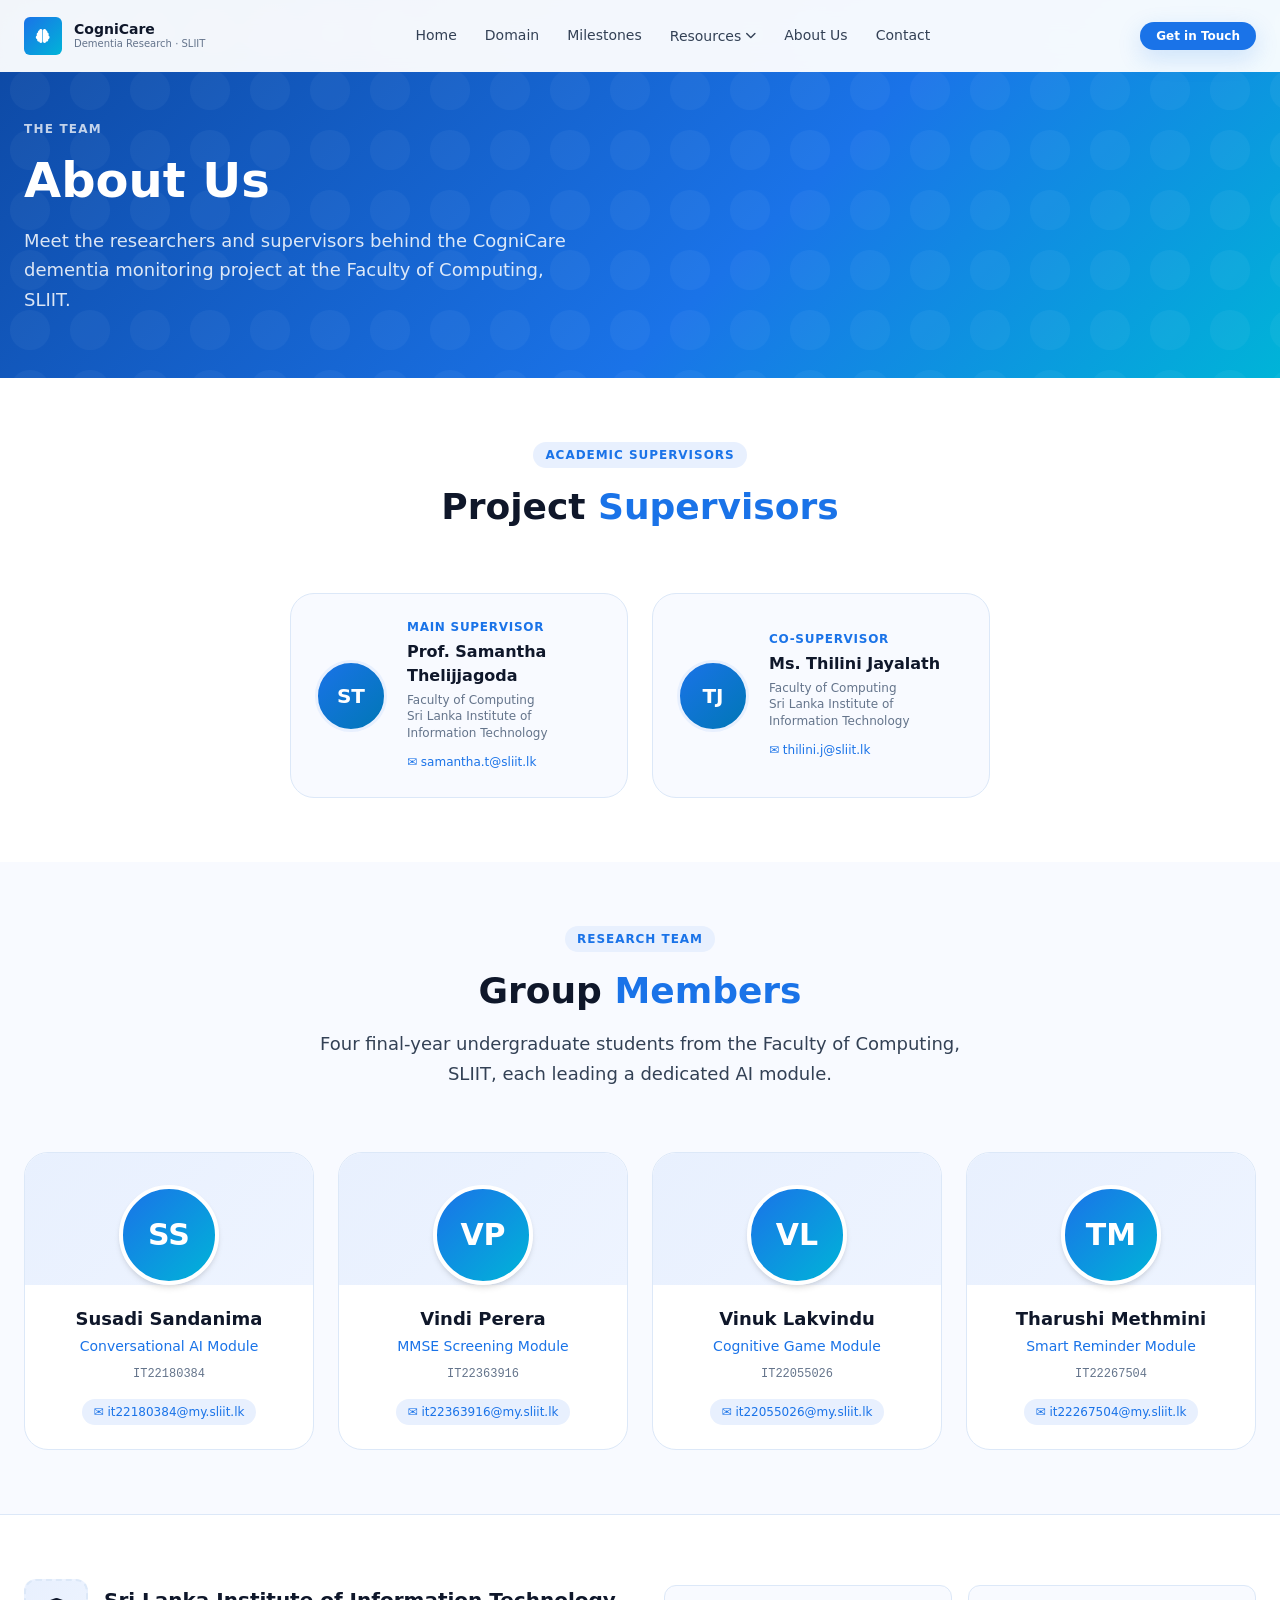
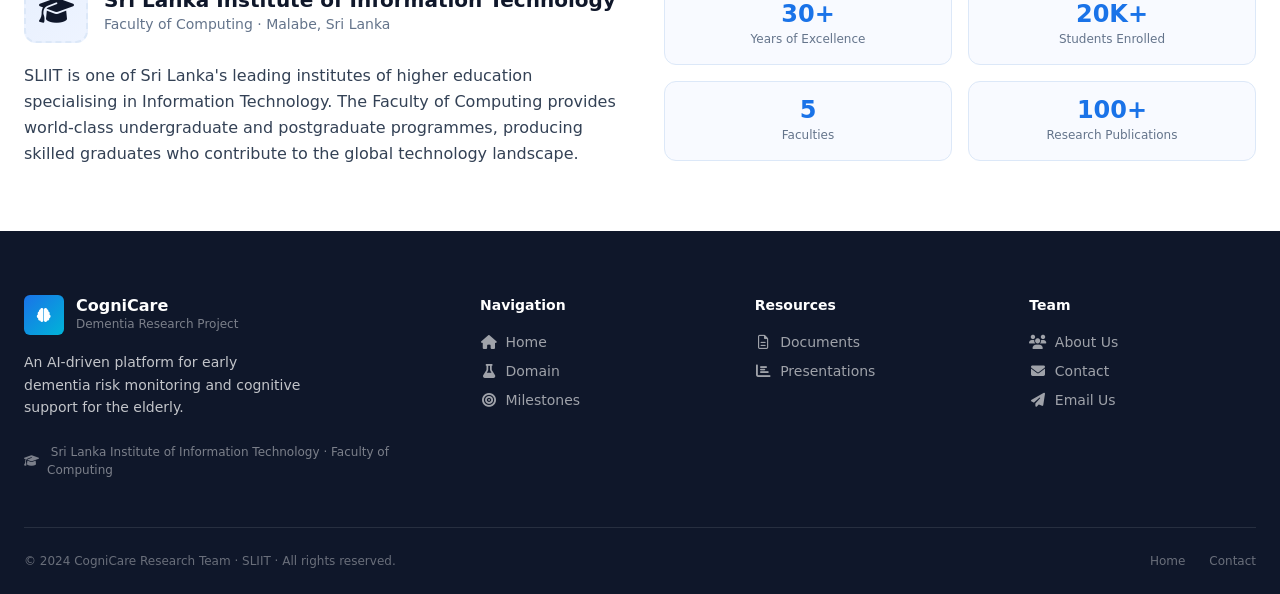
==== html/about.html @ 5cc7de27 "basic web" ====
<!DOCTYPE html>
<html lang="en">
<head>
  <meta charset="UTF-8" />
  <meta name="viewport" content="width=device-width, initial-scale=1.0" />
  <meta name="description" content="About Us — Meet the CogniCare research team" />
  <title>About Us | CogniCare Research</title>

  <link rel="stylesheet" href="../css/main.css" />
  <link rel="stylesheet" href="../css/components/navbar.css" />
  <link rel="stylesheet" href="../css/components/footer.css" />
  <link rel="stylesheet" href="../css/components/cards.css" />
  <link rel="stylesheet" href="../css/pages/about.css" />
</head>
<body>

  <header class="navbar" role="banner"></header>

  <!-- Page Banner -->
  <div class="page-banner">
    <div class="container">
      <div class="page-banner__label">The Team</div>
      <h1 class="page-banner__title">About Us</h1>
      <p class="page-banner__desc">
        Meet the researchers and supervisors behind the CogniCare dementia monitoring project
        at the Faculty of Computing, SLIIT.
      </p>
    </div>
  </div>

  <main class="about-page">

    <!-- ── Supervisors ── -->
    <section class="supervisors-section">
      <div class="container">
        <div class="section-header reveal">
          <span class="section-label">Academic Supervisors</span>
          <h2 class="section-title">Project <span>Supervisors</span></h2>
        </div>

        <div class="supervisors-grid">

          <div class="supervisor-card reveal">
            <!-- Place photo at: assets/images/team/samantha_thelijjagoda.jpg -->
            <img src="../assets/images/team/samantha_thelijjagoda.jpg"
                 alt="Prof. Samantha Thelijjagoda"
                 class="supervisor-card__photo"
                 onerror="this.outerHTML='<div class=\'supervisor-card__photo-placeholder\'>ST</div>'" />
            <div class="supervisor-card__info">
              <div class="supervisor-card__role">Main Supervisor</div>
              <div class="supervisor-card__name">Prof. Samantha Thelijjagoda</div>
              <div class="supervisor-card__dept">Faculty of Computing<br/>Sri Lanka Institute of Information Technology</div>
              <a href="mailto:samantha.t@sliit.lk" class="supervisor-card__email">
                ✉ samantha.t@sliit.lk
              </a>
            </div>
          </div>

          <div class="supervisor-card reveal reveal-delay-1">
            <!-- Place photo at: assets/images/team/thilini_jayalath.jpg -->
            <img src="../assets/images/team/thilini_jayalath.jpg"
                 alt="Ms. Thilini Jayalath"
                 class="supervisor-card__photo"
                 onerror="this.outerHTML='<div class=\'supervisor-card__photo-placeholder\'>TJ</div>'" />
            <div class="supervisor-card__info">
              <div class="supervisor-card__role">Co-Supervisor</div>
              <div class="supervisor-card__name">Ms. Thilini Jayalath</div>
              <div class="supervisor-card__dept">Faculty of Computing<br/>Sri Lanka Institute of Information Technology</div>
              <a href="mailto:thilini.j@sliit.lk" class="supervisor-card__email">
                ✉ thilini.j@sliit.lk
              </a>
            </div>
          </div>

        </div>
      </div>
    </section>

    <!-- ── Team Members ── -->
    <section class="team-section">
      <div class="container">
        <div class="section-header reveal">
          <span class="section-label">Research Team</span>
          <h2 class="section-title">Group <span>Members</span></h2>
          <p class="section-desc">
            Four final-year undergraduate students from the Faculty of Computing, SLIIT,
            each leading a dedicated AI module.
          </p>
        </div>

        <div class="team-grid">

          <!-- Susadi Sandanima -->
          <div class="team-card reveal">
            <div class="team-card__photo-wrap">
              <!-- Place photo at: assets/images/team/susadi_sandanima.jpg -->
              <img src="../assets/images/team/susadi_sandanima.jpg"
                   alt="Susadi Sandanima"
                   class="team-card__photo"
                   onerror="this.outerHTML='<div class=\'team-card__photo-placeholder\'>SS</div>'" />
            </div>
            <div class="team-card__body">
              <div class="team-card__name">Susadi Sandanima</div>
              <div class="team-card__role">Conversational AI Module</div>
              <div class="team-card__id">IT22180384</div>
              <a href="mailto:it22180384@my.sliit.lk" class="team-card__email">
                ✉ it22180384@my.sliit.lk
              </a>
            </div>
          </div>

          <!-- Vindi Perera -->
          <div class="team-card reveal reveal-delay-1">
            <div class="team-card__photo-wrap">
              <!-- Place photo at: assets/images/team/vindi_perera.jpg -->
              <img src="../assets/images/team/vindi_perera.jpg"
                   alt="Vindi Perera"
                   class="team-card__photo"
                   onerror="this.outerHTML='<div class=\'team-card__photo-placeholder\'>VP</div>'" />
            </div>
            <div class="team-card__body">
              <div class="team-card__name">Vindi Perera</div>
              <div class="team-card__role">MMSE Screening Module</div>
              <div class="team-card__id">IT22363916</div>
              <a href="mailto:it22363916@my.sliit.lk" class="team-card__email">
                ✉ it22363916@my.sliit.lk
              </a>
            </div>
          </div>

          <!-- Vinuk Lakvindu -->
          <div class="team-card reveal reveal-delay-2">
            <div class="team-card__photo-wrap">
              <!-- Place photo at: assets/images/team/vinuk_lakvindu.jpg -->
              <img src="../assets/images/team/vinuk_lakvindu.jpg"
                   alt="Vinuk Lakvindu"
                   class="team-card__photo"
                   onerror="this.outerHTML='<div class=\'team-card__photo-placeholder\'>VL</div>'" />
            </div>
            <div class="team-card__body">
              <div class="team-card__name">Vinuk Lakvindu</div>
              <div class="team-card__role">Cognitive Game Module</div>
              <div class="team-card__id">IT22055026</div>
              <a href="mailto:it22055026@my.sliit.lk" class="team-card__email">
                ✉ it22055026@my.sliit.lk
              </a>
            </div>
          </div>

          <!-- Tharushi Methmini -->
          <div class="team-card reveal reveal-delay-3">
            <div class="team-card__photo-wrap">
              <!-- Place photo at: assets/images/team/tharushi_methmini.jpg -->
              <img src="../assets/images/team/tharushi_methmini.jpg"
                   alt="Tharushi Methmini"
                   class="team-card__photo"
                   onerror="this.outerHTML='<div class=\'team-card__photo-placeholder\'>TM</div>'" />
            </div>
            <div class="team-card__body">
              <div class="team-card__name">Tharushi Methmini</div>
              <div class="team-card__role">Smart Reminder Module</div>
              <div class="team-card__id">IT22267504</div>
              <a href="mailto:it22267504@my.sliit.lk" class="team-card__email">
                ✉ it22267504@my.sliit.lk
              </a>
            </div>
          </div>

        </div>
      </div>
    </section>

    <!-- ── University info ── -->
    <section class="uni-section">
      <div class="container">
        <div class="uni-inner">
          <div class="reveal-left">
            <div class="uni-logo-wrap">
              <!-- Place logo at: assets/images/logo/sliit_logo.png -->
              <img src="../assets/images/logo/sliit_logo.png"
                   alt="SLIIT Logo"
                   class="uni-logo"
                   onerror="this.outerHTML='<div class=\'uni-logo-placeholder\'><i class=\'fa-solid fa-graduation-cap\'></i></div>'" />
              <div>
                <div class="uni-name">Sri Lanka Institute of Information Technology
                  <span>Faculty of Computing · Malabe, Sri Lanka</span>
                </div>
              </div>
            </div>
            <p class="uni-desc">
              SLIIT is one of Sri Lanka's leading institutes of higher education specialising in
              Information Technology. The Faculty of Computing provides world-class undergraduate
              and postgraduate programmes, producing skilled graduates who contribute to the global
              technology landscape.
            </p>
          </div>

          <div class="uni-facts reveal-right">
            <div class="uni-fact">
              <div class="uni-fact__val">30+</div>
              <div class="uni-fact__label">Years of Excellence</div>
            </div>
            <div class="uni-fact">
              <div class="uni-fact__val">20K+</div>
              <div class="uni-fact__label">Students Enrolled</div>
            </div>
            <div class="uni-fact">
              <div class="uni-fact__val">5</div>
              <div class="uni-fact__label">Faculties</div>
            </div>
            <div class="uni-fact">
              <div class="uni-fact__val">100+</div>
              <div class="uni-fact__label">Research Publications</div>
            </div>
          </div>
        </div>
      </div>
    </section>

  </main>

  <footer class="footer"></footer>

  <script src="../js/main.js"></script>
  <script src="../js/components/navbar.js"></script>
  <script src="../js/components/animations.js"></script>
</body>
</html>
---- css/main.css ----
/* ============================================================
   main.css — Core design system, reset, variables, typography
   ============================================================ */

/* ── CSS Custom Properties ── */
:root {
  /* Primary palette */
  --clr-primary:        #1a73e8;
  --clr-primary-dark:   #0d47a1;
  --clr-primary-light:  #4a9eff;
  --clr-primary-pale:   #e8f0fe;
  --clr-primary-muted:  #c2d7f8;

  /* Secondary / accent */
  --clr-secondary:      #0077b6;
  --clr-accent:         #00b4d8;
  --clr-accent-light:   #90e0ef;

  /* Neutrals */
  --clr-bg:             #ffffff;
  --clr-surface:        #f8faff;
  --clr-surface-alt:    #eef4ff;
  --clr-border:         #dce8f8;
  --clr-border-light:   #edf2fb;

  /* Text */
  --clr-text:           #0f172a;
  --clr-text-secondary: #334155;
  --clr-text-muted:     #64748b;
  --clr-text-light:     #94a3b8;

  /* Status */
  --clr-success:        #10b981;
  --clr-warning:        #f59e0b;
  --clr-error:          #ef4444;

  /* Typography */
  --font-sans:  'Inter', 'Segoe UI', system-ui, -apple-system, sans-serif;
  --font-mono:  'Fira Code', 'Cascadia Code', monospace;

  --text-xs:    0.75rem;
  --text-sm:    0.875rem;
  --text-base:  1rem;
  --text-lg:    1.125rem;
  --text-xl:    1.25rem;
  --text-2xl:   1.5rem;
  --text-3xl:   1.875rem;
  --text-4xl:   2.25rem;
  --text-5xl:   3rem;
  --text-6xl:   3.75rem;

  --fw-regular: 400;
  --fw-medium:  500;
  --fw-semi:    600;
  --fw-bold:    700;
  --fw-black:   900;

  --lh-tight:   1.25;
  --lh-snug:    1.375;
  --lh-normal:  1.5;
  --lh-relaxed: 1.625;
  --lh-loose:   2;

  /* Spacing */
  --space-1:  0.25rem;
  --space-2:  0.5rem;
  --space-3:  0.75rem;
  --space-4:  1rem;
  --space-5:  1.25rem;
  --space-6:  1.5rem;
  --space-8:  2rem;
  --space-10: 2.5rem;
  --space-12: 3rem;
  --space-16: 4rem;
  --space-20: 5rem;
  --space-24: 6rem;
  --space-32: 8rem;

  /* Borders */
  --radius-sm:   6px;
  --radius:      12px;
  --radius-lg:   16px;
  --radius-xl:   24px;
  --radius-full: 9999px;

  /* Shadows */
  --shadow-xs:  0 1px 2px rgba(0,0,0,0.05);
  --shadow-sm:  0 1px 3px rgba(0,0,0,0.1), 0 1px 2px rgba(0,0,0,0.06);
  --shadow-md:  0 4px 6px -1px rgba(0,0,0,0.1), 0 2px 4px -1px rgba(0,0,0,0.06);
  --shadow-lg:  0 10px 15px -3px rgba(0,0,0,0.1), 0 4px 6px -2px rgba(0,0,0,0.05);
  --shadow-xl:  0 20px 25px -5px rgba(0,0,0,0.1), 0 10px 10px -5px rgba(0,0,0,0.04);
  --shadow-blue: 0 8px 24px rgba(26, 115, 232, 0.18);

  /* Transitions */
  --ease:        all 0.3s cubic-bezier(0.4, 0, 0.2, 1);
  --ease-fast:   all 0.15s cubic-bezier(0.4, 0, 0.2, 1);
  --ease-slow:   all 0.5s cubic-bezier(0.4, 0, 0.2, 1);

  /* Layout */
  --container-sm:  640px;
  --container-md:  768px;
  --container-lg:  1024px;
  --container-xl:  1280px;
  --container-2xl: 1440px;

  --nav-h: 72px;
}

/* ── Reset & Base ── */
*, *::before, *::after {
  box-sizing: border-box;
  margin: 0;
  padding: 0;
}

html {
  scroll-behavior: smooth;
  font-size: 16px;
  -webkit-text-size-adjust: 100%;
}

body {
  font-family: var(--font-sans);
  font-size: var(--text-base);
  font-weight: var(--fw-regular);
  line-height: var(--lh-normal);
  color: var(--clr-text);
  background-color: var(--clr-bg);
  -webkit-font-smoothing: antialiased;
  -moz-osx-font-smoothing: grayscale;
  overflow-x: hidden;
}

img, video {
  max-width: 100%;
  height: auto;
  display: block;
}

a {
  color: inherit;
  text-decoration: none;
}

ul, ol { list-style: none; }

button {
  cursor: pointer;
  border: none;
  background: none;
  font-family: inherit;
}

input, textarea, select {
  font-family: inherit;
  font-size: inherit;
}

/* ── Layout Utilities ── */
.container {
  width: 100%;
  max-width: var(--container-xl);
  margin-inline: auto;
  padding-inline: var(--space-6);
}

.container--sm  { max-width: var(--container-sm); }
.container--md  { max-width: var(--container-md); }
.container--lg  { max-width: var(--container-lg); }
.container--2xl { max-width: var(--container-2xl); }

.section {
  padding-block: var(--space-20);
}

.section--lg {
  padding-block: var(--space-32);
}

.section--sm {
  padding-block: var(--space-12);
}

/* ── Typography Utilities ── */
.text-xs     { font-size: var(--text-xs); }
.text-sm     { font-size: var(--text-sm); }
.text-base   { font-size: var(--text-base); }
.text-lg     { font-size: var(--text-lg); }
.text-xl     { font-size: var(--text-xl); }
.text-2xl    { font-size: var(--text-2xl); }
.text-3xl    { font-size: var(--text-3xl); }
.text-4xl    { font-size: var(--text-4xl); }
.text-5xl    { font-size: var(--text-5xl); }

.fw-medium   { font-weight: var(--fw-medium); }
.fw-semi     { font-weight: var(--fw-semi); }
.fw-bold     { font-weight: var(--fw-bold); }

.text-primary   { color: var(--clr-primary); }
.text-secondary { color: var(--clr-text-secondary); }
.text-muted     { color: var(--clr-text-muted); }
.text-center    { text-align: center; }

/* ── Section Header ── */
.section-header {
  text-align: center;
  margin-bottom: var(--space-16);
}

.section-label {
  display: inline-flex;
  align-items: center;
  gap: var(--space-2);
  font-size: var(--text-xs);
  font-weight: var(--fw-semi);
  letter-spacing: 0.08em;
  text-transform: uppercase;
  color: var(--clr-primary);
  background: var(--clr-primary-pale);
  padding: var(--space-1) var(--space-3);
  border-radius: var(--radius-full);
  margin-bottom: var(--space-4);
}

.section-title {
  font-size: var(--text-4xl);
  font-weight: var(--fw-bold);
  line-height: var(--lh-tight);
  color: var(--clr-text);
  margin-bottom: var(--space-4);
}

.section-title span {
  color: var(--clr-primary);
}

.section-desc {
  font-size: var(--text-lg);
  color: var(--clr-text-secondary);
  line-height: var(--lh-relaxed);
  max-width: 640px;
  margin-inline: auto;
}

/* ── Buttons ── */
.btn {
  display: inline-flex;
  align-items: center;
  justify-content: center;
  gap: var(--space-2);
  padding: var(--space-3) var(--space-6);
  border-radius: var(--radius-full);
  font-size: var(--text-sm);
  font-weight: var(--fw-semi);
  line-height: 1;
  transition: var(--ease);
  white-space: nowrap;
}

.btn--primary {
  background: var(--clr-primary);
  color: #fff;
  box-shadow: var(--shadow-blue);
}

.btn--primary:hover {
  background: var(--clr-primary-dark);
  transform: translateY(-2px);
  box-shadow: 0 12px 28px rgba(26, 115, 232, 0.28);
}

.btn--outline {
  border: 2px solid var(--clr-primary);
  color: var(--clr-primary);
  background: transparent;
}

.btn--outline:hover {
  background: var(--clr-primary-pale);
  transform: translateY(-2px);
}

.btn--ghost {
  color: var(--clr-text-secondary);
  background: var(--clr-surface);
  border: 1px solid var(--clr-border);
}

.btn--ghost:hover {
  background: var(--clr-primary-pale);
  color: var(--clr-primary);
  border-color: var(--clr-primary-muted);
}

.btn--lg {
  padding: var(--space-4) var(--space-8);
  font-size: var(--text-base);
}

.btn--sm {
  padding: var(--space-2) var(--space-4);
  font-size: var(--text-xs);
}

/* ── Badge / Tag ── */
.badge {
  display: inline-flex;
  align-items: center;
  gap: var(--space-1);
  padding: var(--space-1) var(--space-3);
  border-radius: var(--radius-full);
  font-size: var(--text-xs);
  font-weight: var(--fw-medium);
  background: var(--clr-primary-pale);
  color: var(--clr-primary);
}

.badge--success {
  background: #d1fae5;
  color: var(--clr-success);
}

.badge--warning {
  background: #fef3c7;
  color: var(--clr-warning);
}

/* ── Grid Utilities ── */
.grid {
  display: grid;
  gap: var(--space-6);
}

.grid--2 { grid-template-columns: repeat(2, 1fr); }
.grid--3 { grid-template-columns: repeat(3, 1fr); }
.grid--4 { grid-template-columns: repeat(4, 1fr); }

/* ── Flex Utilities ── */
.flex         { display: flex; }
.flex-center  { display: flex; align-items: center; justify-content: center; }
.flex-between { display: flex; align-items: center; justify-content: space-between; }
.flex-col     { display: flex; flex-direction: column; }
.flex-wrap    { flex-wrap: wrap; }
.gap-2  { gap: var(--space-2); }
.gap-4  { gap: var(--space-4); }
.gap-6  { gap: var(--space-6); }
.gap-8  { gap: var(--space-8); }

/* ── Divider ── */
.divider {
  width: 60px;
  height: 4px;
  background: linear-gradient(90deg, var(--clr-primary), var(--clr-accent));
  border-radius: var(--radius-full);
  margin-bottom: var(--space-8);
}

.divider--center { margin-inline: auto; }

/* ── Scroll Reveal Animations ── */
.reveal {
  opacity: 0;
  transform: translateY(32px);
  transition: opacity 0.7s ease, transform 0.7s ease;
}

.reveal.visible {
  opacity: 1;
  transform: translateY(0);
}

.reveal-left {
  opacity: 0;
  transform: translateX(-32px);
  transition: opacity 0.7s ease, transform 0.7s ease;
}

.reveal-left.visible {
  opacity: 1;
  transform: translateX(0);
}

.reveal-right {
  opacity: 0;
  transform: translateX(32px);
  transition: opacity 0.7s ease, transform 0.7s ease;
}

.reveal-right.visible {
  opacity: 1;
  transform: translateX(0);
}

.reveal-delay-1 { transition-delay: 0.1s; }
.reveal-delay-2 { transition-delay: 0.2s; }
.reveal-delay-3 { transition-delay: 0.3s; }
.reveal-delay-4 { transition-delay: 0.4s; }
.reveal-delay-5 { transition-delay: 0.5s; }
.reveal-delay-6 { transition-delay: 0.6s; }

/* ── Page Title Banner ── */
.page-banner {
  background: linear-gradient(135deg, var(--clr-primary-dark) 0%, var(--clr-primary) 60%, var(--clr-accent) 100%);
  padding: calc(var(--nav-h) + var(--space-12)) 0 var(--space-16);
  color: #fff;
  position: relative;
  overflow: hidden;
}

.page-banner::before {
  content: '';
  position: absolute;
  inset: 0;
  background: url("data:image/svg+xml,%3Csvg width='60' height='60' viewBox='0 0 60 60' xmlns='http://www.w3.org/2000/svg'%3E%3Cg fill='none' fill-rule='evenodd'%3E%3Cg fill='%23ffffff' fill-opacity='0.04'%3E%3Ccircle cx='30' cy='30' r='20'/%3E%3C/g%3E%3C/g%3E%3C/svg%3E");
}

.page-banner .container {
  position: relative;
  z-index: 1;
}

.page-banner__label {
  font-size: var(--text-xs);
  font-weight: var(--fw-semi);
  letter-spacing: 0.1em;
  text-transform: uppercase;
  opacity: 0.75;
  margin-bottom: var(--space-3);
}

.page-banner__title {
  font-size: var(--text-5xl);
  font-weight: var(--fw-black);
  line-height: var(--lh-tight);
  margin-bottom: var(--space-4);
}

.page-banner__desc {
  font-size: var(--text-lg);
  opacity: 0.85;
  max-width: 560px;
  line-height: var(--lh-relaxed);
}

/* ── Responsive ── */
@media (max-width: 1024px) {
  .grid--4 { grid-template-columns: repeat(2, 1fr); }
  .grid--3 { grid-template-columns: repeat(2, 1fr); }
  .section-title { font-size: var(--text-3xl); }
  .page-banner__title { font-size: var(--text-4xl); }
}

@media (max-width: 768px) {
  :root { --nav-h: 64px; }
  .container { padding-inline: var(--space-4); }
  .grid--4, .grid--3, .grid--2 { grid-template-columns: 1fr; }
  .section-title { font-size: var(--text-2xl); }
  .section-desc  { font-size: var(--text-base); }
  .page-banner__title { font-size: var(--text-3xl); }
  .page-banner__desc  { font-size: var(--text-base); }
  .section { padding-block: var(--space-12); }
  .section--lg { padding-block: var(--space-20); }
}

@media (max-width: 480px) {
  .page-banner__title { font-size: var(--text-2xl); }
  .btn--lg { padding: var(--space-3) var(--space-6); font-size: var(--text-sm); }
}
---- css/components/navbar.css ----
/* ============================================================
   navbar.css — Navigation bar component
   ============================================================ */

.navbar {
  position: fixed;
  top: 0;
  left: 0;
  right: 0;
  z-index: 1000;
  height: var(--nav-h);
  background: rgba(255, 255, 255, 0.95);
  backdrop-filter: blur(12px);
  -webkit-backdrop-filter: blur(12px);
  border-bottom: 1px solid transparent;
  transition: var(--ease);
}

.navbar.scrolled {
  border-bottom-color: var(--clr-border);
  box-shadow: 0 4px 24px rgba(26, 115, 232, 0.08);
}

.navbar__inner {
  display: flex;
  align-items: center;
  justify-content: space-between;
  height: 100%;
  max-width: var(--container-xl);
  margin-inline: auto;
  padding-inline: var(--space-6);
}

/* Logo */
.navbar__logo {
  display: flex;
  align-items: center;
  gap: var(--space-3);
  text-decoration: none;
  flex-shrink: 0;
}

.navbar__logo-icon {
  width: 38px;
  height: 38px;
  border-radius: var(--radius-sm);
  background: linear-gradient(135deg, var(--clr-primary), var(--clr-accent));
  display: flex;
  align-items: center;
  justify-content: center;
  color: #fff;
  font-size: var(--text-sm);
  font-weight: var(--fw-bold);
  flex-shrink: 0;
}

.navbar__logo-text {
  display: flex;
  flex-direction: column;
  line-height: 1.1;
}

.navbar__logo-name {
  font-size: var(--text-sm);
  font-weight: var(--fw-bold);
  color: var(--clr-text);
}

.navbar__logo-sub {
  font-size: 10px;
  color: var(--clr-text-muted);
  font-weight: var(--fw-regular);
}

/* Nav links */
.navbar__nav {
  display: flex;
  align-items: center;
  gap: var(--space-1);
}

.navbar__link {
  position: relative;
  display: flex;
  align-items: center;
  gap: var(--space-1);
  padding: var(--space-2) var(--space-3);
  border-radius: var(--radius-sm);
  font-size: var(--text-sm);
  font-weight: var(--fw-medium);
  color: var(--clr-text-secondary);
  text-decoration: none;
  transition: var(--ease);
  white-space: nowrap;
}

.navbar__link:hover {
  color: var(--clr-primary);
  background: var(--clr-primary-pale);
}

.navbar__link.active {
  color: var(--clr-primary);
  background: var(--clr-primary-pale);
  font-weight: var(--fw-semi);
}

.navbar__link.active::after {
  content: '';
  position: absolute;
  bottom: -2px;
  left: 50%;
  transform: translateX(-50%);
  width: 16px;
  height: 3px;
  background: var(--clr-primary);
  border-radius: var(--radius-full);
}

/* Dropdown */
.navbar__dropdown {
  position: relative;
}

.navbar__dropdown-trigger {
  display: flex;
  align-items: center;
  gap: var(--space-1);
  padding: var(--space-2) var(--space-3);
  border-radius: var(--radius-sm);
  font-size: var(--text-sm);
  font-weight: var(--fw-medium);
  color: var(--clr-text-secondary);
  cursor: pointer;
  transition: var(--ease);
  white-space: nowrap;
}

.navbar__dropdown-trigger:hover,
.navbar__dropdown-trigger.active {
  color: var(--clr-primary);
  background: var(--clr-primary-pale);
}

.navbar__dropdown-trigger svg {
  width: 14px;
  height: 14px;
  transition: transform 0.25s ease;
}

.navbar__dropdown.open .navbar__dropdown-trigger svg {
  transform: rotate(180deg);
}

.navbar__dropdown-menu {
  position: absolute;
  top: calc(100% + var(--space-2));
  left: 50%;
  transform: translateX(-50%) translateY(-8px);
  min-width: 220px;
  background: #fff;
  border: 1px solid var(--clr-border);
  border-radius: var(--radius);
  box-shadow: var(--shadow-xl);
  padding: var(--space-2);
  opacity: 0;
  pointer-events: none;
  transition: opacity 0.2s ease, transform 0.2s ease;
  z-index: 100;
}

.navbar__dropdown.open .navbar__dropdown-menu {
  opacity: 1;
  pointer-events: auto;
  transform: translateX(-50%) translateY(0);
}

.navbar__dropdown-item {
  display: flex;
  align-items: center;
  gap: var(--space-3);
  padding: var(--space-2) var(--space-3);
  border-radius: var(--radius-sm);
  font-size: var(--text-sm);
  color: var(--clr-text-secondary);
  text-decoration: none;
  transition: var(--ease-fast);
}

.navbar__dropdown-item:hover {
  background: var(--clr-surface);
  color: var(--clr-primary);
}

.navbar__dropdown-item-icon {
  width: 28px;
  height: 28px;
  border-radius: var(--radius-sm);
  background: var(--clr-primary-pale);
  display: flex;
  align-items: center;
  justify-content: center;
  color: var(--clr-primary);
  font-size: 14px;
  flex-shrink: 0;
}

/* Actions */
.navbar__actions {
  display: flex;
  align-items: center;
  gap: var(--space-3);
}

/* Hamburger */
.navbar__hamburger {
  display: none;
  flex-direction: column;
  gap: 5px;
  padding: var(--space-2);
  border-radius: var(--radius-sm);
  transition: var(--ease);
  cursor: pointer;
}

.navbar__hamburger:hover {
  background: var(--clr-surface);
}

.navbar__hamburger span {
  display: block;
  width: 22px;
  height: 2px;
  background: var(--clr-text);
  border-radius: var(--radius-full);
  transition: var(--ease);
}

.navbar__hamburger.open span:nth-child(1) {
  transform: translateY(7px) rotate(45deg);
}
.navbar__hamburger.open span:nth-child(2) {
  opacity: 0;
}
.navbar__hamburger.open span:nth-child(3) {
  transform: translateY(-7px) rotate(-45deg);
}

/* Mobile menu */
.navbar__mobile {
  display: none;
  position: fixed;
  top: var(--nav-h);
  left: 0;
  right: 0;
  background: #fff;
  border-bottom: 1px solid var(--clr-border);
  box-shadow: var(--shadow-lg);
  z-index: 999;
  max-height: 0;
  overflow: hidden;
  transition: max-height 0.35s ease;
}

.navbar__mobile.open {
  max-height: 90vh;
  overflow-y: auto;
}

.navbar__mobile-inner {
  padding: var(--space-4) var(--space-4) var(--space-6);
  display: flex;
  flex-direction: column;
  gap: var(--space-1);
}

.navbar__mobile-link {
  display: flex;
  align-items: center;
  gap: var(--space-3);
  padding: var(--space-3) var(--space-4);
  border-radius: var(--radius);
  font-size: var(--text-base);
  font-weight: var(--fw-medium);
  color: var(--clr-text-secondary);
  text-decoration: none;
  transition: var(--ease-fast);
}

.navbar__mobile-link:hover,
.navbar__mobile-link.active {
  background: var(--clr-primary-pale);
  color: var(--clr-primary);
}

.navbar__mobile-divider {
  height: 1px;
  background: var(--clr-border);
  margin-block: var(--space-2);
}

/* ── Responsive ── */
@media (max-width: 1024px) {
  .navbar__nav  { display: none; }
  .navbar__hamburger { display: flex; }
  .navbar__mobile    { display: block; }
}
---- css/components/footer.css ----
/* ============================================================
   footer.css — Footer component
   ============================================================ */

.footer {
  background: var(--clr-text);
  color: rgba(255, 255, 255, 0.75);
  padding-top: var(--space-16);
}

.footer__main {
  display: grid;
  grid-template-columns: 1.8fr repeat(3, 1fr);
  gap: var(--space-12);
  padding-bottom: var(--space-12);
  border-bottom: 1px solid rgba(255, 255, 255, 0.1);
}

/* Brand column */
.footer__brand {}

.footer__logo {
  display: flex;
  align-items: center;
  gap: var(--space-3);
  margin-bottom: var(--space-4);
}

.footer__logo-icon {
  width: 40px;
  height: 40px;
  border-radius: var(--radius-sm);
  background: linear-gradient(135deg, var(--clr-primary), var(--clr-accent));
  display: flex;
  align-items: center;
  justify-content: center;
  color: #fff;
  font-size: var(--text-sm);
  font-weight: var(--fw-bold);
  flex-shrink: 0;
}

.footer__logo-name {
  font-size: var(--text-base);
  font-weight: var(--fw-bold);
  color: #fff;
  line-height: 1.2;
}

.footer__logo-sub {
  font-size: var(--text-xs);
  opacity: 0.6;
}

.footer__tagline {
  font-size: var(--text-sm);
  line-height: var(--lh-relaxed);
  margin-bottom: var(--space-6);
  max-width: 280px;
}

.footer__uni {
  display: flex;
  align-items: center;
  gap: var(--space-2);
  font-size: var(--text-xs);
  opacity: 0.6;
}

/* Link columns */
.footer__col-title {
  font-size: var(--text-sm);
  font-weight: var(--fw-semi);
  color: #fff;
  margin-bottom: var(--space-4);
}

.footer__links {
  display: flex;
  flex-direction: column;
  gap: var(--space-2);
}

.footer__link {
  font-size: var(--text-sm);
  color: rgba(255, 255, 255, 0.6);
  text-decoration: none;
  transition: color 0.2s ease;
  display: flex;
  align-items: center;
  gap: var(--space-2);
}

.footer__link:hover {
  color: var(--clr-primary-light);
}

/* Bottom bar */
.footer__bottom {
  padding-block: var(--space-6);
  display: flex;
  align-items: center;
  justify-content: space-between;
  flex-wrap: wrap;
  gap: var(--space-4);
}

.footer__copy {
  font-size: var(--text-xs);
  opacity: 0.5;
}

.footer__bottom-links {
  display: flex;
  gap: var(--space-6);
}

.footer__bottom-link {
  font-size: var(--text-xs);
  opacity: 0.5;
  text-decoration: none;
  transition: opacity 0.2s;
}

.footer__bottom-link:hover { opacity: 1; }

/* ── Responsive ── */
@media (max-width: 1024px) {
  .footer__main { grid-template-columns: 1fr 1fr; }
}

@media (max-width: 640px) {
  .footer__main { grid-template-columns: 1fr; }
  .footer__bottom {
    flex-direction: column;
    text-align: center;
  }
}
---- css/components/cards.css ----
/* ============================================================
   cards.css — Card components
   ============================================================ */

/* ── Base Card ── */
.card {
  background: var(--clr-bg);
  border: 1px solid var(--clr-border);
  border-radius: var(--radius-lg);
  overflow: hidden;
  transition: var(--ease);
}

.card:hover {
  border-color: var(--clr-primary-muted);
  box-shadow: var(--shadow-lg);
  transform: translateY(-4px);
}

.card__body { padding: var(--space-6); }

.card__header {
  padding: var(--space-5) var(--space-6);
  border-bottom: 1px solid var(--clr-border-light);
}

.card__footer {
  padding: var(--space-4) var(--space-6);
  background: var(--clr-surface);
  border-top: 1px solid var(--clr-border-light);
}

/* ── Feature Card ── */
.feature-card {
  padding: var(--space-8);
  background: var(--clr-bg);
  border: 1px solid var(--clr-border);
  border-radius: var(--radius-xl);
  transition: var(--ease);
  position: relative;
  overflow: hidden;
}

.feature-card::before {
  content: '';
  position: absolute;
  top: 0;
  left: 0;
  right: 0;
  height: 3px;
  background: linear-gradient(90deg, var(--clr-primary), var(--clr-accent));
  transform: scaleX(0);
  transform-origin: left;
  transition: transform 0.4s ease;
}

.feature-card:hover::before { transform: scaleX(1); }

.feature-card:hover {
  border-color: var(--clr-primary-muted);
  box-shadow: var(--shadow-xl), 0 0 0 1px var(--clr-primary-muted);
  transform: translateY(-6px);
}

.feature-card__icon {
  width: 56px;
  height: 56px;
  border-radius: var(--radius);
  background: var(--clr-primary-pale);
  display: flex;
  align-items: center;
  justify-content: center;
  margin-bottom: var(--space-5);
  font-size: 24px;
  transition: var(--ease);
}

.feature-card:hover .feature-card__icon {
  background: var(--clr-primary);
  transform: scale(1.1) rotate(-5deg);
}

.feature-card__icon svg,
.feature-card__icon span,
.feature-card__icon i {
  color: var(--clr-primary);
  transition: color 0.3s ease;
}

.feature-card:hover .feature-card__icon svg,
.feature-card:hover .feature-card__icon span,
.feature-card:hover .feature-card__icon i {
  color: #fff;
}

.feature-card__title {
  font-size: var(--text-xl);
  font-weight: var(--fw-bold);
  color: var(--clr-text);
  margin-bottom: var(--space-3);
  line-height: var(--lh-snug);
}

.feature-card__desc {
  font-size: var(--text-sm);
  color: var(--clr-text-secondary);
  line-height: var(--lh-relaxed);
}

.feature-card__tags {
  display: flex;
  flex-wrap: wrap;
  gap: var(--space-2);
  margin-top: var(--space-5);
}

.feature-card__tag {
  font-size: var(--text-xs);
  padding: 2px var(--space-2);
  border-radius: var(--radius-full);
  background: var(--clr-surface-alt);
  color: var(--clr-text-muted);
  border: 1px solid var(--clr-border);
}

/* ── Stat Card ── */
.stat-card {
  padding: var(--space-8) var(--space-6);
  background: linear-gradient(135deg, var(--clr-primary), var(--clr-secondary));
  border-radius: var(--radius-xl);
  color: #fff;
  text-align: center;
  position: relative;
  overflow: hidden;
}

.stat-card::before {
  content: '';
  position: absolute;
  top: -40%;
  right: -20%;
  width: 200px;
  height: 200px;
  border-radius: 50%;
  background: rgba(255,255,255,0.06);
}

.stat-card__number {
  font-size: var(--text-5xl);
  font-weight: var(--fw-black);
  line-height: 1;
  margin-bottom: var(--space-2);
}

.stat-card__number sup {
  font-size: var(--text-2xl);
  font-weight: var(--fw-bold);
}

.stat-card__label {
  font-size: var(--text-sm);
  opacity: 0.85;
  font-weight: var(--fw-medium);
  line-height: var(--lh-snug);
}

/* ── Team Member Card ── */
.team-card {
  background: var(--clr-bg);
  border: 1px solid var(--clr-border);
  border-radius: var(--radius-xl);
  overflow: hidden;
  text-align: center;
  transition: var(--ease);
}

.team-card:hover {
  border-color: var(--clr-primary-muted);
  box-shadow: var(--shadow-lg);
  transform: translateY(-6px);
}

.team-card__photo-wrap {
  position: relative;
  background: linear-gradient(135deg, var(--clr-primary-pale), var(--clr-surface-alt));
  padding: var(--space-8) 0 0;
}

.team-card__photo {
  width: 100px;
  height: 100px;
  border-radius: 50%;
  margin-inline: auto;
  object-fit: cover;
  border: 4px solid #fff;
  box-shadow: var(--shadow-md);
}

.team-card__photo-placeholder {
  width: 100px;
  height: 100px;
  border-radius: 50%;
  margin-inline: auto;
  background: linear-gradient(135deg, var(--clr-primary), var(--clr-accent));
  display: flex;
  align-items: center;
  justify-content: center;
  color: #fff;
  font-size: var(--text-3xl);
  font-weight: var(--fw-bold);
  border: 4px solid #fff;
  box-shadow: var(--shadow-md);
  line-height: 1;
}

.team-card__body {
  padding: var(--space-5) var(--space-6) var(--space-6);
}

.team-card__name {
  font-size: var(--text-lg);
  font-weight: var(--fw-bold);
  color: var(--clr-text);
  margin-bottom: var(--space-1);
}

.team-card__role {
  font-size: var(--text-sm);
  color: var(--clr-primary);
  font-weight: var(--fw-medium);
  margin-bottom: var(--space-2);
}

.team-card__id {
  font-size: var(--text-xs);
  color: var(--clr-text-muted);
  margin-bottom: var(--space-4);
  font-family: var(--font-mono);
}

.team-card__email {
  display: inline-flex;
  align-items: center;
  gap: var(--space-1);
  font-size: var(--text-xs);
  color: var(--clr-primary);
  text-decoration: none;
  background: var(--clr-primary-pale);
  padding: var(--space-1) var(--space-3);
  border-radius: var(--radius-full);
  transition: var(--ease-fast);
}

.team-card__email:hover {
  background: var(--clr-primary);
  color: #fff;
}

/* ── Document / Presentation Card ── */
.doc-card {
  display: flex;
  align-items: center;
  gap: var(--space-5);
  padding: var(--space-5);
  background: var(--clr-bg);
  border: 1px solid var(--clr-border);
  border-radius: var(--radius-lg);
  transition: var(--ease);
}

.doc-card:hover {
  border-color: var(--clr-primary-muted);
  box-shadow: var(--shadow-md);
  transform: translateX(4px);
}

.doc-card__icon {
  width: 52px;
  height: 52px;
  border-radius: var(--radius);
  display: flex;
  align-items: center;
  justify-content: center;
  font-size: 22px;
  flex-shrink: 0;
}

.doc-card__icon--pdf {
  background: #fef2f2;
  color: #ef4444;
}

.doc-card__icon--ppt {
  background: #fff7ed;
  color: #f97316;
}

.doc-card__body { flex: 1; min-width: 0; }

.doc-card__title {
  font-size: var(--text-base);
  font-weight: var(--fw-semi);
  color: var(--clr-text);
  margin-bottom: var(--space-1);
  white-space: nowrap;
  overflow: hidden;
  text-overflow: ellipsis;
}

.doc-card__meta {
  font-size: var(--text-xs);
  color: var(--clr-text-muted);
  display: flex;
  align-items: center;
  gap: var(--space-2);
  flex-wrap: wrap;
}

.doc-card__status {
  display: inline-flex;
  align-items: center;
  gap: 4px;
  font-size: 11px;
  font-weight: var(--fw-medium);
}

.doc-card__status--available { color: var(--clr-success); }
.doc-card__status--pending   { color: var(--clr-warning); }

.doc-card__actions {
  flex-shrink: 0;
  display: flex;
  gap: var(--space-2);
}

/* ── Milestone Card ── */
.milestone-item {
  display: flex;
  gap: var(--space-6);
  padding-bottom: var(--space-8);
  position: relative;
}

.milestone-item:not(:last-child)::before {
  content: '';
  position: absolute;
  left: 19px;
  top: 40px;
  bottom: 0;
  width: 2px;
  background: linear-gradient(180deg, var(--clr-primary-muted) 0%, transparent 100%);
}

.milestone-dot {
  width: 40px;
  height: 40px;
  border-radius: 50%;
  background: var(--clr-primary);
  display: flex;
  align-items: center;
  justify-content: center;
  color: #fff;
  font-size: var(--text-sm);
  font-weight: var(--fw-bold);
  flex-shrink: 0;
  box-shadow: 0 0 0 6px var(--clr-primary-pale);
  transition: var(--ease);
}

.milestone-dot--done   { background: var(--clr-success); box-shadow: 0 0 0 6px #d1fae5; }
.milestone-dot--active { background: var(--clr-primary); box-shadow: 0 0 0 6px var(--clr-primary-pale); }
.milestone-dot--pending {
  background: var(--clr-text-light);
  box-shadow: 0 0 0 6px var(--clr-surface-alt);
}

.milestone-content {
  flex: 1;
  background: var(--clr-bg);
  border: 1px solid var(--clr-border);
  border-radius: var(--radius-lg);
  padding: var(--space-5) var(--space-6);
  transition: var(--ease);
}

.milestone-content:hover {
  border-color: var(--clr-primary-muted);
  box-shadow: var(--shadow-md);
}

.milestone-content__header {
  display: flex;
  align-items: flex-start;
  justify-content: space-between;
  gap: var(--space-4);
  margin-bottom: var(--space-3);
  flex-wrap: wrap;
}

.milestone-content__title {
  font-size: var(--text-lg);
  font-weight: var(--fw-bold);
  color: var(--clr-text);
}

.milestone-content__meta {
  display: flex;
  align-items: center;
  gap: var(--space-4);
  flex-wrap: wrap;
}

.milestone-content__date {
  font-size: var(--text-xs);
  color: var(--clr-text-muted);
  display: flex;
  align-items: center;
  gap: var(--space-1);
}

.milestone-content__marks {
  font-size: var(--text-xs);
  font-weight: var(--fw-semi);
  color: var(--clr-primary);
  background: var(--clr-primary-pale);
  padding: 2px var(--space-2);
  border-radius: var(--radius-full);
}

.milestone-content__desc {
  font-size: var(--text-sm);
  color: var(--clr-text-secondary);
  line-height: var(--lh-relaxed);
}
---- css/pages/about.css ----
/* ============================================================
   about.css — About Us page styles
   ============================================================ */

.about-page { background: var(--clr-surface); }

/* ── Team intro ── */
.team-intro {
  background: var(--clr-bg);
  padding-block: var(--space-12);
  border-bottom: 1px solid var(--clr-border);
}

/* ── Supervisors ── */
.supervisors-section {
  padding-block: var(--space-16);
  background: var(--clr-bg);
}

.supervisors-grid {
  display: grid;
  grid-template-columns: repeat(2, 1fr);
  gap: var(--space-6);
  max-width: 700px;
  margin-inline: auto;
}

.supervisor-card {
  display: flex;
  align-items: center;
  gap: var(--space-5);
  padding: var(--space-6);
  background: var(--clr-surface);
  border: 1px solid var(--clr-border);
  border-radius: var(--radius-xl);
  transition: var(--ease);
}

.supervisor-card:hover {
  border-color: var(--clr-primary-muted);
  box-shadow: var(--shadow-md);
  transform: translateY(-3px);
}

.supervisor-card__photo {
  width: 72px;
  height: 72px;
  border-radius: 50%;
  object-fit: cover;
  border: 3px solid var(--clr-primary-pale);
  flex-shrink: 0;
}

.supervisor-card__photo-placeholder {
  width: 72px;
  height: 72px;
  border-radius: 50%;
  background: linear-gradient(135deg, var(--clr-primary), var(--clr-secondary));
  display: flex;
  align-items: center;
  justify-content: center;
  color: #fff;
  font-size: var(--text-xl);
  font-weight: var(--fw-bold);
  flex-shrink: 0;
  border: 3px solid var(--clr-primary-pale);
}

.supervisor-card__info {}

.supervisor-card__role {
  font-size: var(--text-xs);
  font-weight: var(--fw-semi);
  color: var(--clr-primary);
  text-transform: uppercase;
  letter-spacing: 0.06em;
  margin-bottom: var(--space-1);
}

.supervisor-card__name {
  font-size: var(--text-base);
  font-weight: var(--fw-bold);
  color: var(--clr-text);
  margin-bottom: var(--space-1);
}

.supervisor-card__dept {
  font-size: var(--text-xs);
  color: var(--clr-text-muted);
  margin-bottom: var(--space-2);
  line-height: var(--lh-snug);
}

.supervisor-card__email {
  display: inline-flex;
  align-items: center;
  gap: 4px;
  font-size: var(--text-xs);
  color: var(--clr-primary);
  text-decoration: none;
}

.supervisor-card__email:hover { text-decoration: underline; }

/* ── Team members ── */
.team-section {
  padding-block: var(--space-16);
  background: var(--clr-surface);
}

.team-grid {
  display: grid;
  grid-template-columns: repeat(4, 1fr);
  gap: var(--space-6);
}

/* ── University info ── */
.uni-section {
  background: var(--clr-bg);
  padding-block: var(--space-16);
  border-top: 1px solid var(--clr-border);
}

.uni-inner {
  display: grid;
  grid-template-columns: 1fr 1fr;
  gap: var(--space-12);
  align-items: center;
}

.uni-logo-wrap {
  display: flex;
  align-items: center;
  gap: var(--space-4);
  margin-bottom: var(--space-5);
}

.uni-logo {
  width: 64px;
  height: 64px;
  object-fit: contain;
}

.uni-logo-placeholder {
  width: 64px;
  height: 64px;
  border-radius: var(--radius);
  background: linear-gradient(135deg, var(--clr-primary-pale), var(--clr-surface-alt));
  border: 2px dashed var(--clr-border);
  display: flex;
  align-items: center;
  justify-content: center;
  font-size: 28px;
  flex-shrink: 0;
}

.uni-name {
  font-size: var(--text-xl);
  font-weight: var(--fw-bold);
  color: var(--clr-text);
  line-height: var(--lh-snug);
}

.uni-name span {
  font-size: var(--text-sm);
  font-weight: var(--fw-regular);
  color: var(--clr-text-muted);
  display: block;
}

.uni-desc {
  font-size: var(--text-base);
  color: var(--clr-text-secondary);
  line-height: var(--lh-relaxed);
}

.uni-facts {
  display: grid;
  grid-template-columns: repeat(2, 1fr);
  gap: var(--space-4);
}

.uni-fact {
  padding: var(--space-4);
  background: var(--clr-surface);
  border: 1px solid var(--clr-border);
  border-radius: var(--radius);
  text-align: center;
}

.uni-fact__val {
  font-size: var(--text-2xl);
  font-weight: var(--fw-black);
  color: var(--clr-primary);
  line-height: 1;
  margin-bottom: var(--space-1);
}

.uni-fact__label {
  font-size: var(--text-xs);
  color: var(--clr-text-muted);
}

/* ── Responsive ── */
@media (max-width: 1024px) {
  .team-grid { grid-template-columns: repeat(2, 1fr); }
  .uni-inner { grid-template-columns: 1fr; }
}

@media (max-width: 640px) {
  .supervisors-grid { grid-template-columns: 1fr; }
  .supervisor-card { flex-direction: column; text-align: center; }
  .uni-facts { grid-template-columns: repeat(2, 1fr); }
}
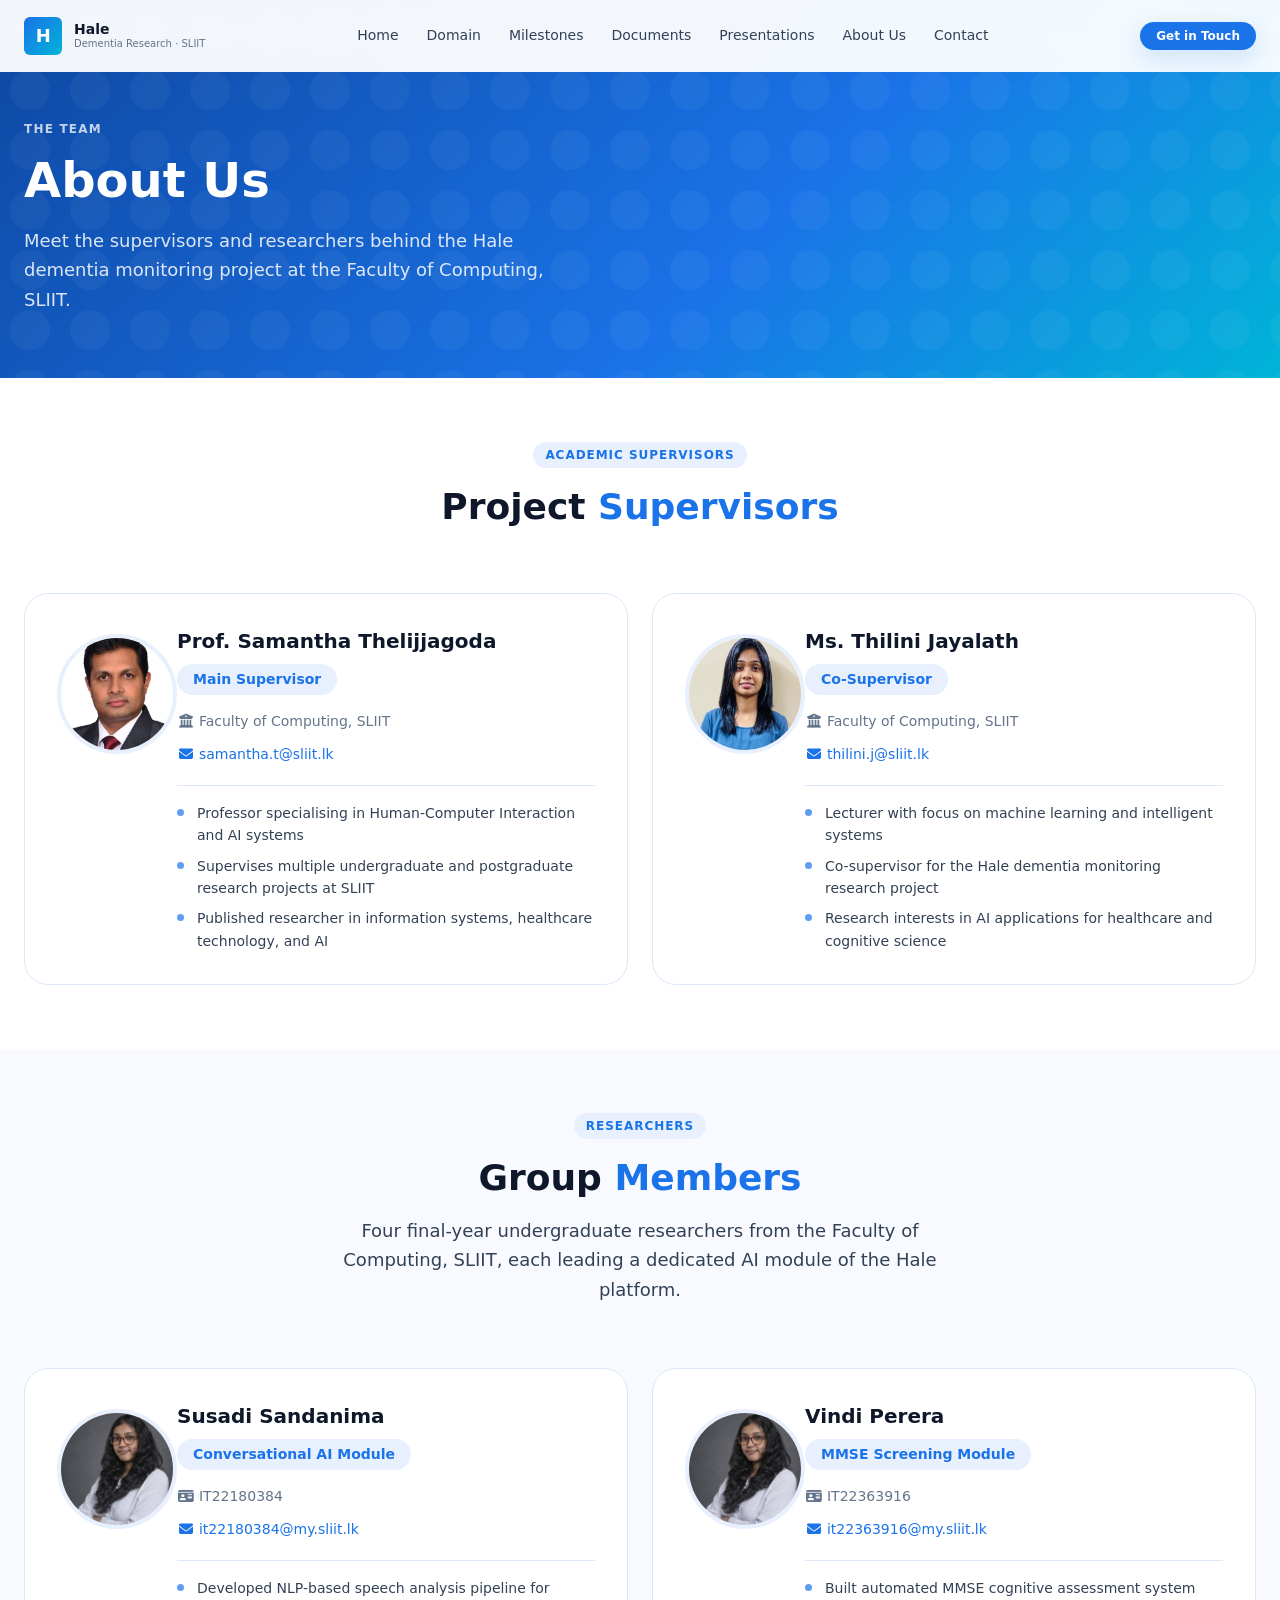
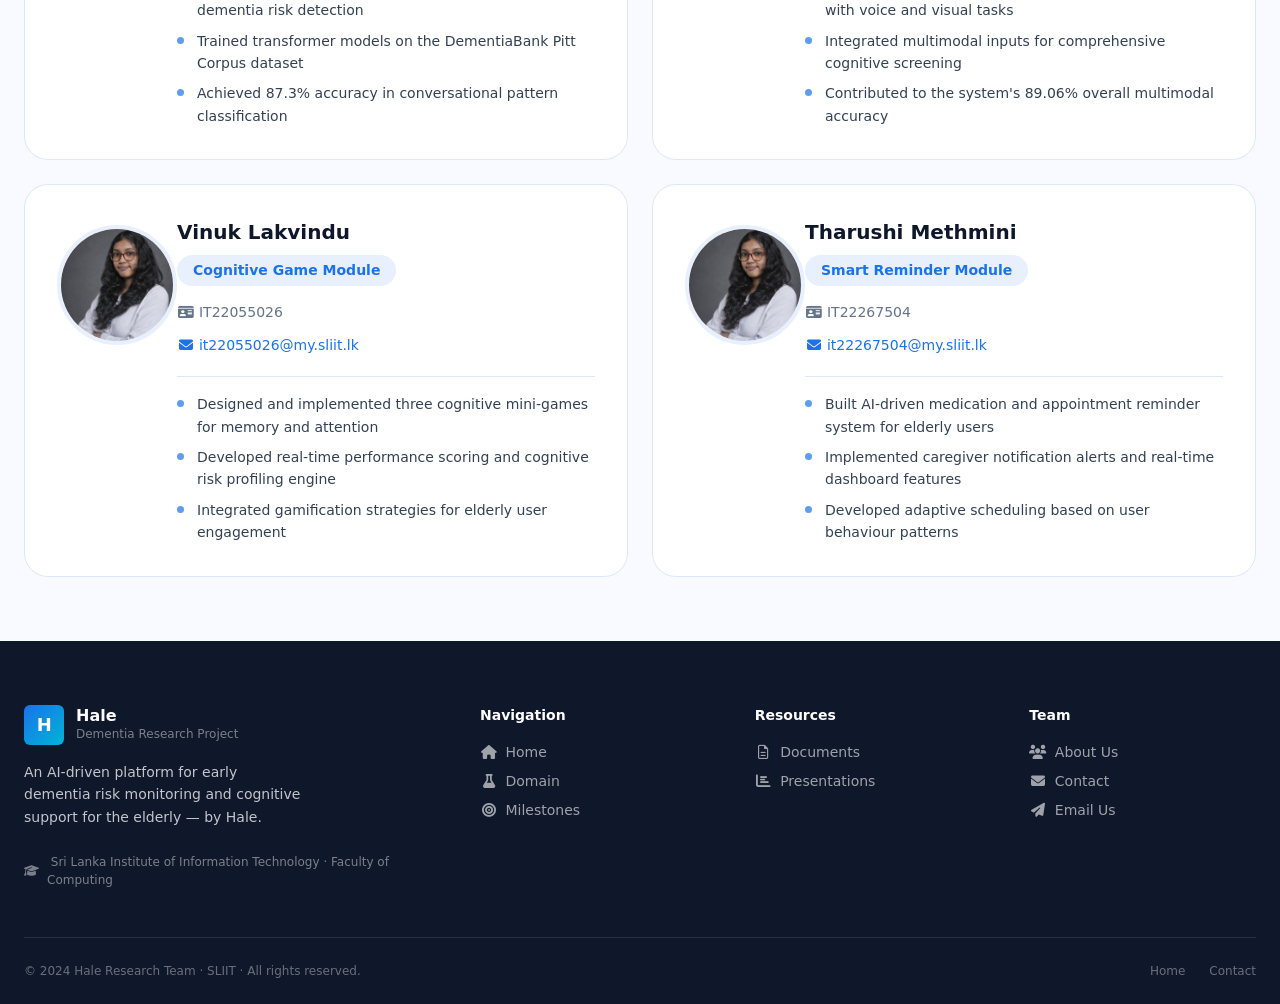
==== commit a5d9b9d4: "about and contact page" ====
--- a/html/about.html
+++ b/html/about.html
@@ -3,8 +3,8 @@
 <head>
   <meta charset="UTF-8" />
   <meta name="viewport" content="width=device-width, initial-scale=1.0" />
-  <meta name="description" content="About Us — Meet the CogniCare research team" />
-  <title>About Us | CogniCare Research</title>
+  <meta name="description" content="About Us — Meet the Hale research team at SLIIT" />
+  <title>About Us | Hale</title>
 
   <link rel="stylesheet" href="../css/main.css" />
   <link rel="stylesheet" href="../css/components/navbar.css" />
@@ -22,7 +22,7 @@
       <div class="page-banner__label">The Team</div>
       <h1 class="page-banner__title">About Us</h1>
       <p class="page-banner__desc">
-        Meet the researchers and supervisors behind the CogniCare dementia monitoring project
+        Meet the supervisors and researchers behind the Hale dementia monitoring project
         at the Faculty of Computing, SLIIT.
       </p>
     </div>
@@ -40,35 +40,57 @@
 
         <div class="supervisors-grid">
 
-          <div class="supervisor-card reveal">
-            <!-- Place photo at: assets/images/team/samantha_thelijjagoda.jpg -->
-            <img src="../assets/images/team/samantha_thelijjagoda.jpg"
-                 alt="Prof. Samantha Thelijjagoda"
-                 class="supervisor-card__photo"
-                 onerror="this.outerHTML='<div class=\'supervisor-card__photo-placeholder\'>ST</div>'" />
-            <div class="supervisor-card__info">
-              <div class="supervisor-card__role">Main Supervisor</div>
-              <div class="supervisor-card__name">Prof. Samantha Thelijjagoda</div>
-              <div class="supervisor-card__dept">Faculty of Computing<br/>Sri Lanka Institute of Information Technology</div>
-              <a href="mailto:samantha.t@sliit.lk" class="supervisor-card__email">
-                ✉ samantha.t@sliit.lk
-              </a>
-            </div>
-          </div>
-
-          <div class="supervisor-card reveal reveal-delay-1">
-            <!-- Place photo at: assets/images/team/thilini_jayalath.jpg -->
-            <img src="../assets/images/team/thilini_jayalath.jpg"
-                 alt="Ms. Thilini Jayalath"
-                 class="supervisor-card__photo"
-                 onerror="this.outerHTML='<div class=\'supervisor-card__photo-placeholder\'>TJ</div>'" />
-            <div class="supervisor-card__info">
-              <div class="supervisor-card__role">Co-Supervisor</div>
-              <div class="supervisor-card__name">Ms. Thilini Jayalath</div>
-              <div class="supervisor-card__dept">Faculty of Computing<br/>Sri Lanka Institute of Information Technology</div>
-              <a href="mailto:thilini.j@sliit.lk" class="supervisor-card__email">
-                ✉ thilini.j@sliit.lk
-              </a>
+          <div class="about-card reveal">
+            <div class="about-card__photo-wrap">
+              <img src="../assets/images/team/Samantha.jpg"
+                   alt="Prof. Samantha Thelijjagoda"
+                   class="about-card__photo"
+                   onerror="this.style.display='none';this.nextElementSibling.style.display='flex'" />
+              <div class="about-card__photo-placeholder" style="display:none">ST</div>
+            </div>
+            <div class="about-card__body">
+              <div class="about-card__name">Prof. Samantha Thelijjagoda</div>
+              <div class="about-card__role">Main Supervisor</div>
+              <div class="about-card__meta">
+                <i class="fa-solid fa-building-columns fa-fw"></i>
+                Faculty of Computing, SLIIT
+              </div>
+              <a href="mailto:samantha.t@sliit.lk" class="about-card__email">
+                <i class="fa-solid fa-envelope fa-fw"></i> samantha.t@sliit.lk
+              </a>
+              <div class="about-card__divider"></div>
+              <ul class="about-card__points">
+                <li>Professor specialising in Human-Computer Interaction and AI systems</li>
+                <li>Supervises multiple undergraduate and postgraduate research projects at SLIIT</li>
+                <li>Published researcher in information systems, healthcare technology, and AI</li>
+              </ul>
+            </div>
+          </div>
+
+          <div class="about-card reveal reveal-delay-1">
+            <div class="about-card__photo-wrap">
+              <img src="../assets/images/team/thilinij-1600674933.jpg"
+                   alt="Ms. Thilini Jayalath"
+                   class="about-card__photo"
+                   onerror="this.style.display='none';this.nextElementSibling.style.display='flex'" />
+              <div class="about-card__photo-placeholder" style="display:none">TJ</div>
+            </div>
+            <div class="about-card__body">
+              <div class="about-card__name">Ms. Thilini Jayalath</div>
+              <div class="about-card__role">Co-Supervisor</div>
+              <div class="about-card__meta">
+                <i class="fa-solid fa-building-columns fa-fw"></i>
+                Faculty of Computing, SLIIT
+              </div>
+              <a href="mailto:thilini.j@sliit.lk" class="about-card__email">
+                <i class="fa-solid fa-envelope fa-fw"></i> thilini.j@sliit.lk
+              </a>
+              <div class="about-card__divider"></div>
+              <ul class="about-card__points">
+                <li>Lecturer with focus on machine learning and intelligent systems</li>
+                <li>Co-supervisor for the Hale dementia monitoring research project</li>
+                <li>Research interests in AI applications for healthcare and cognitive science</li>
+              </ul>
             </div>
           </div>
 
@@ -76,143 +98,128 @@
       </div>
     </section>
 
-    <!-- ── Team Members ── -->
-    <section class="team-section">
+    <!-- ── Researchers ── -->
+    <section class="researchers-section">
       <div class="container">
         <div class="section-header reveal">
-          <span class="section-label">Research Team</span>
+          <span class="section-label">Researchers</span>
           <h2 class="section-title">Group <span>Members</span></h2>
           <p class="section-desc">
-            Four final-year undergraduate students from the Faculty of Computing, SLIIT,
-            each leading a dedicated AI module.
+            Four final-year undergraduate researchers from the Faculty of Computing, SLIIT,
+            each leading a dedicated AI module of the Hale platform.
           </p>
         </div>
 
-        <div class="team-grid">
+        <div class="researcher-grid">
 
           <!-- Susadi Sandanima -->
-          <div class="team-card reveal">
-            <div class="team-card__photo-wrap">
-              <!-- Place photo at: assets/images/team/susadi_sandanima.jpg -->
-              <img src="../assets/images/team/susadi_sandanima.jpg"
+          <div class="about-card reveal">
+            <div class="about-card__photo-wrap">
+              <img src="../assets/images/team/susadi.jpeg"
                    alt="Susadi Sandanima"
-                   class="team-card__photo"
-                   onerror="this.outerHTML='<div class=\'team-card__photo-placeholder\'>SS</div>'" />
-            </div>
-            <div class="team-card__body">
-              <div class="team-card__name">Susadi Sandanima</div>
-              <div class="team-card__role">Conversational AI Module</div>
-              <div class="team-card__id">IT22180384</div>
-              <a href="mailto:it22180384@my.sliit.lk" class="team-card__email">
-                ✉ it22180384@my.sliit.lk
-              </a>
+                   class="about-card__photo"
+                   onerror="this.style.display='none';this.nextElementSibling.style.display='flex'" />
+              <div class="about-card__photo-placeholder" style="display:none">SS</div>
+            </div>
+            <div class="about-card__body">
+              <div class="about-card__name">Susadi Sandanima</div>
+              <div class="about-card__role">Conversational AI Module</div>
+              <div class="about-card__meta">
+                <i class="fa-solid fa-id-card fa-fw"></i> IT22180384
+              </div>
+              <a href="mailto:it22180384@my.sliit.lk" class="about-card__email">
+                <i class="fa-solid fa-envelope fa-fw"></i> it22180384@my.sliit.lk
+              </a>
+              <div class="about-card__divider"></div>
+              <ul class="about-card__points">
+                <li>Developed NLP-based speech analysis pipeline for dementia risk detection</li>
+                <li>Trained transformer models on the DementiaBank Pitt Corpus dataset</li>
+                <li>Achieved 87.3% accuracy in conversational pattern classification</li>
+              </ul>
             </div>
           </div>
 
           <!-- Vindi Perera -->
-          <div class="team-card reveal reveal-delay-1">
-            <div class="team-card__photo-wrap">
-              <!-- Place photo at: assets/images/team/vindi_perera.jpg -->
-              <img src="../assets/images/team/vindi_perera.jpg"
+          <div class="about-card reveal reveal-delay-1">
+            <div class="about-card__photo-wrap">
+              <img src="../assets/images/team/susadi.jpeg"
                    alt="Vindi Perera"
-                   class="team-card__photo"
-                   onerror="this.outerHTML='<div class=\'team-card__photo-placeholder\'>VP</div>'" />
-            </div>
-            <div class="team-card__body">
-              <div class="team-card__name">Vindi Perera</div>
-              <div class="team-card__role">MMSE Screening Module</div>
-              <div class="team-card__id">IT22363916</div>
-              <a href="mailto:it22363916@my.sliit.lk" class="team-card__email">
-                ✉ it22363916@my.sliit.lk
-              </a>
+                   class="about-card__photo"
+                   onerror="this.style.display='none';this.nextElementSibling.style.display='flex'" />
+              <div class="about-card__photo-placeholder" style="display:none">VP</div>
+            </div>
+            <div class="about-card__body">
+              <div class="about-card__name">Vindi Perera</div>
+              <div class="about-card__role">MMSE Screening Module</div>
+              <div class="about-card__meta">
+                <i class="fa-solid fa-id-card fa-fw"></i> IT22363916
+              </div>
+              <a href="mailto:it22363916@my.sliit.lk" class="about-card__email">
+                <i class="fa-solid fa-envelope fa-fw"></i> it22363916@my.sliit.lk
+              </a>
+              <div class="about-card__divider"></div>
+              <ul class="about-card__points">
+                <li>Built automated MMSE cognitive assessment system with voice and visual tasks</li>
+                <li>Integrated multimodal inputs for comprehensive cognitive screening</li>
+                <li>Contributed to the system's 89.06% overall multimodal accuracy</li>
+              </ul>
             </div>
           </div>
 
           <!-- Vinuk Lakvindu -->
-          <div class="team-card reveal reveal-delay-2">
-            <div class="team-card__photo-wrap">
-              <!-- Place photo at: assets/images/team/vinuk_lakvindu.jpg -->
-              <img src="../assets/images/team/vinuk_lakvindu.jpg"
+          <div class="about-card reveal reveal-delay-2">
+            <div class="about-card__photo-wrap">
+              <img src="../assets/images/team/susadi.jpeg"
                    alt="Vinuk Lakvindu"
-                   class="team-card__photo"
-                   onerror="this.outerHTML='<div class=\'team-card__photo-placeholder\'>VL</div>'" />
-            </div>
-            <div class="team-card__body">
-              <div class="team-card__name">Vinuk Lakvindu</div>
-              <div class="team-card__role">Cognitive Game Module</div>
-              <div class="team-card__id">IT22055026</div>
-              <a href="mailto:it22055026@my.sliit.lk" class="team-card__email">
-                ✉ it22055026@my.sliit.lk
-              </a>
+                   class="about-card__photo"
+                   onerror="this.style.display='none';this.nextElementSibling.style.display='flex'" />
+              <div class="about-card__photo-placeholder" style="display:none">VL</div>
+            </div>
+            <div class="about-card__body">
+              <div class="about-card__name">Vinuk Lakvindu</div>
+              <div class="about-card__role">Cognitive Game Module</div>
+              <div class="about-card__meta">
+                <i class="fa-solid fa-id-card fa-fw"></i> IT22055026
+              </div>
+              <a href="mailto:it22055026@my.sliit.lk" class="about-card__email">
+                <i class="fa-solid fa-envelope fa-fw"></i> it22055026@my.sliit.lk
+              </a>
+              <div class="about-card__divider"></div>
+              <ul class="about-card__points">
+                <li>Designed and implemented three cognitive mini-games for memory and attention</li>
+                <li>Developed real-time performance scoring and cognitive risk profiling engine</li>
+                <li>Integrated gamification strategies for elderly user engagement</li>
+              </ul>
             </div>
           </div>
 
           <!-- Tharushi Methmini -->
-          <div class="team-card reveal reveal-delay-3">
-            <div class="team-card__photo-wrap">
-              <!-- Place photo at: assets/images/team/tharushi_methmini.jpg -->
-              <img src="../assets/images/team/tharushi_methmini.jpg"
+          <div class="about-card reveal reveal-delay-3">
+            <div class="about-card__photo-wrap">
+              <img src="../assets/images/team/susadi.jpeg"
                    alt="Tharushi Methmini"
-                   class="team-card__photo"
-                   onerror="this.outerHTML='<div class=\'team-card__photo-placeholder\'>TM</div>'" />
-            </div>
-            <div class="team-card__body">
-              <div class="team-card__name">Tharushi Methmini</div>
-              <div class="team-card__role">Smart Reminder Module</div>
-              <div class="team-card__id">IT22267504</div>
-              <a href="mailto:it22267504@my.sliit.lk" class="team-card__email">
-                ✉ it22267504@my.sliit.lk
-              </a>
-            </div>
-          </div>
-
-        </div>
-      </div>
-    </section>
-
-    <!-- ── University info ── -->
-    <section class="uni-section">
-      <div class="container">
-        <div class="uni-inner">
-          <div class="reveal-left">
-            <div class="uni-logo-wrap">
-              <!-- Place logo at: assets/images/logo/sliit_logo.png -->
-              <img src="../assets/images/logo/sliit_logo.png"
-                   alt="SLIIT Logo"
-                   class="uni-logo"
-                   onerror="this.outerHTML='<div class=\'uni-logo-placeholder\'><i class=\'fa-solid fa-graduation-cap\'></i></div>'" />
-              <div>
-                <div class="uni-name">Sri Lanka Institute of Information Technology
-                  <span>Faculty of Computing · Malabe, Sri Lanka</span>
-                </div>
-              </div>
-            </div>
-            <p class="uni-desc">
-              SLIIT is one of Sri Lanka's leading institutes of higher education specialising in
-              Information Technology. The Faculty of Computing provides world-class undergraduate
-              and postgraduate programmes, producing skilled graduates who contribute to the global
-              technology landscape.
-            </p>
-          </div>
-
-          <div class="uni-facts reveal-right">
-            <div class="uni-fact">
-              <div class="uni-fact__val">30+</div>
-              <div class="uni-fact__label">Years of Excellence</div>
-            </div>
-            <div class="uni-fact">
-              <div class="uni-fact__val">20K+</div>
-              <div class="uni-fact__label">Students Enrolled</div>
-            </div>
-            <div class="uni-fact">
-              <div class="uni-fact__val">5</div>
-              <div class="uni-fact__label">Faculties</div>
-            </div>
-            <div class="uni-fact">
-              <div class="uni-fact__val">100+</div>
-              <div class="uni-fact__label">Research Publications</div>
-            </div>
-          </div>
+                   class="about-card__photo"
+                   onerror="this.style.display='none';this.nextElementSibling.style.display='flex'" />
+              <div class="about-card__photo-placeholder" style="display:none">TM</div>
+            </div>
+            <div class="about-card__body">
+              <div class="about-card__name">Tharushi Methmini</div>
+              <div class="about-card__role">Smart Reminder Module</div>
+              <div class="about-card__meta">
+                <i class="fa-solid fa-id-card fa-fw"></i> IT22267504
+              </div>
+              <a href="mailto:it22267504@my.sliit.lk" class="about-card__email">
+                <i class="fa-solid fa-envelope fa-fw"></i> it22267504@my.sliit.lk
+              </a>
+              <div class="about-card__divider"></div>
+              <ul class="about-card__points">
+                <li>Built AI-driven medication and appointment reminder system for elderly users</li>
+                <li>Implemented caregiver notification alerts and real-time dashboard features</li>
+                <li>Developed adaptive scheduling based on user behaviour patterns</li>
+              </ul>
+            </div>
+          </div>
+
         </div>
       </div>
     </section>
--- a/css/components/navbar.css
+++ b/css/components/navbar.css
@@ -49,9 +49,10 @@
   align-items: center;
   justify-content: center;
   color: #fff;
-  font-size: var(--text-sm);
+  font-size: 18px;
   font-weight: var(--fw-bold);
   flex-shrink: 0;
+  letter-spacing: -0.5px;
 }
 
 .navbar__logo-text {
--- a/css/components/footer.css
+++ b/css/components/footer.css
@@ -35,9 +35,10 @@
   align-items: center;
   justify-content: center;
   color: #fff;
-  font-size: var(--text-sm);
+  font-size: 18px;
   font-weight: var(--fw-bold);
   flex-shrink: 0;
+  letter-spacing: -0.5px;
 }
 
 .footer__logo-name {
--- a/css/pages/about.css
+++ b/css/pages/about.css
@@ -4,14 +4,7 @@
 
 .about-page { background: var(--clr-surface); }
 
-/* ── Team intro ── */
-.team-intro {
-  background: var(--clr-bg);
-  padding-block: var(--space-12);
-  border-bottom: 1px solid var(--clr-border);
-}
-
-/* ── Supervisors ── */
+/* ── Supervisors section ── */
 .supervisors-section {
   padding-block: var(--space-16);
   background: var(--clr-bg);
@@ -21,194 +14,145 @@
   display: grid;
   grid-template-columns: repeat(2, 1fr);
   gap: var(--space-6);
-  max-width: 700px;
-  margin-inline: auto;
 }
 
-.supervisor-card {
-  display: flex;
-  align-items: center;
-  gap: var(--space-5);
-  padding: var(--space-6);
-  background: var(--clr-surface);
-  border: 1px solid var(--clr-border);
-  border-radius: var(--radius-xl);
-  transition: var(--ease);
-}
-
-.supervisor-card:hover {
-  border-color: var(--clr-primary-muted);
-  box-shadow: var(--shadow-md);
-  transform: translateY(-3px);
-}
-
-.supervisor-card__photo {
-  width: 72px;
-  height: 72px;
-  border-radius: 50%;
-  object-fit: cover;
-  border: 3px solid var(--clr-primary-pale);
-  flex-shrink: 0;
-}
-
-.supervisor-card__photo-placeholder {
-  width: 72px;
-  height: 72px;
-  border-radius: 50%;
-  background: linear-gradient(135deg, var(--clr-primary), var(--clr-secondary));
-  display: flex;
-  align-items: center;
-  justify-content: center;
-  color: #fff;
-  font-size: var(--text-xl);
-  font-weight: var(--fw-bold);
-  flex-shrink: 0;
-  border: 3px solid var(--clr-primary-pale);
-}
-
-.supervisor-card__info {}
-
-.supervisor-card__role {
-  font-size: var(--text-xs);
-  font-weight: var(--fw-semi);
-  color: var(--clr-primary);
-  text-transform: uppercase;
-  letter-spacing: 0.06em;
-  margin-bottom: var(--space-1);
-}
-
-.supervisor-card__name {
-  font-size: var(--text-base);
-  font-weight: var(--fw-bold);
-  color: var(--clr-text);
-  margin-bottom: var(--space-1);
-}
-
-.supervisor-card__dept {
-  font-size: var(--text-xs);
-  color: var(--clr-text-muted);
-  margin-bottom: var(--space-2);
-  line-height: var(--lh-snug);
-}
-
-.supervisor-card__email {
-  display: inline-flex;
-  align-items: center;
-  gap: 4px;
-  font-size: var(--text-xs);
-  color: var(--clr-primary);
-  text-decoration: none;
-}
-
-.supervisor-card__email:hover { text-decoration: underline; }
-
-/* ── Team members ── */
-.team-section {
+/* ── Researchers section ── */
+.researchers-section {
   padding-block: var(--space-16);
   background: var(--clr-surface);
 }
 
-.team-grid {
+.researcher-grid {
   display: grid;
-  grid-template-columns: repeat(4, 1fr);
+  grid-template-columns: repeat(2, 1fr);
   gap: var(--space-6);
 }
 
-/* ── University info ── */
-.uni-section {
+/* ── Shared card — used for supervisors AND researchers ── */
+.about-card {
+  display: flex;
+  gap: var(--space-7);
   background: var(--clr-bg);
-  padding-block: var(--space-16);
-  border-top: 1px solid var(--clr-border);
+  border: 1px solid var(--clr-border);
+  border-radius: var(--radius-xl);
+  padding: var(--space-8) var(--space-8);
+  transition: var(--ease);
 }
 
-.uni-inner {
-  display: grid;
-  grid-template-columns: 1fr 1fr;
-  gap: var(--space-12);
-  align-items: center;
+.about-card:hover {
+  border-color: var(--clr-primary-muted);
+  box-shadow: var(--shadow-lg);
+  transform: translateY(-3px);
 }
 
-.uni-logo-wrap {
-  display: flex;
-  align-items: center;
-  gap: var(--space-4);
-  margin-bottom: var(--space-5);
+/* Photo */
+.about-card__photo-wrap {
+  flex-shrink: 0;
+  padding-top: var(--space-2);
 }
 
-.uni-logo {
-  width: 64px;
-  height: 64px;
-  object-fit: contain;
+.about-card__photo {
+  width: 120px;
+  height: 120px;
+  border-radius: 50%;
+  object-fit: cover;
+  border: 4px solid var(--clr-primary-pale);
+  display: block;
 }
 
-.uni-logo-placeholder {
-  width: 64px;
-  height: 64px;
-  border-radius: var(--radius);
-  background: linear-gradient(135deg, var(--clr-primary-pale), var(--clr-surface-alt));
-  border: 2px dashed var(--clr-border);
+.about-card__photo-placeholder {
+  width: 120px;
+  height: 120px;
+  border-radius: 50%;
+  background: linear-gradient(135deg, var(--clr-primary), var(--clr-accent));
   display: flex;
   align-items: center;
   justify-content: center;
-  font-size: 28px;
+  font-size: var(--text-2xl);
+  font-weight: var(--fw-bold);
+  color: #fff;
+  border: 4px solid var(--clr-primary-pale);
   flex-shrink: 0;
 }
 
-.uni-name {
+/* Body */
+.about-card__body { flex: 1; min-width: 0; }
+
+.about-card__name {
   font-size: var(--text-xl);
   font-weight: var(--fw-bold);
   color: var(--clr-text);
-  line-height: var(--lh-snug);
+  margin-bottom: var(--space-2);
 }
 
-.uni-name span {
+.about-card__role {
+  display: inline-block;
   font-size: var(--text-sm);
-  font-weight: var(--fw-regular);
-  color: var(--clr-text-muted);
-  display: block;
+  font-weight: var(--fw-semi);
+  color: var(--clr-primary);
+  background: var(--clr-primary-pale);
+  padding: 5px var(--space-4);
+  border-radius: var(--radius-full);
+  margin-bottom: var(--space-4);
 }
 
-.uni-desc {
-  font-size: var(--text-base);
-  color: var(--clr-text-secondary);
-  line-height: var(--lh-relaxed);
+.about-card__meta {
+  font-size: var(--text-sm);
+  color: var(--clr-text-muted);
+  margin-bottom: var(--space-3);
 }
 
-.uni-facts {
-  display: grid;
-  grid-template-columns: repeat(2, 1fr);
-  gap: var(--space-4);
+.about-card__email {
+  display: block;
+  font-size: var(--text-sm);
+  color: var(--clr-primary);
+  text-decoration: none;
+  margin-bottom: var(--space-5);
+  word-break: break-all;
 }
 
-.uni-fact {
-  padding: var(--space-4);
-  background: var(--clr-surface);
-  border: 1px solid var(--clr-border);
-  border-radius: var(--radius);
-  text-align: center;
+.about-card__email:hover { text-decoration: underline; }
+
+.about-card__divider {
+  height: 1px;
+  background: var(--clr-border);
+  margin-bottom: var(--space-4);
 }
 
-.uni-fact__val {
-  font-size: var(--text-2xl);
-  font-weight: var(--fw-black);
-  color: var(--clr-primary);
-  line-height: 1;
-  margin-bottom: var(--space-1);
+.about-card__points {
+  list-style: none;
+  display: flex;
+  flex-direction: column;
+  gap: var(--space-2);
 }
 
-.uni-fact__label {
-  font-size: var(--text-xs);
-  color: var(--clr-text-muted);
+.about-card__points li {
+  position: relative;
+  padding-left: var(--space-5);
+  font-size: var(--text-sm);
+  color: var(--clr-text-secondary);
+  line-height: 1.6;
+}
+
+.about-card__points li::before {
+  content: '';
+  position: absolute;
+  left: 0;
+  top: 7px;
+  width: 7px;
+  height: 7px;
+  border-radius: 50%;
+  background: var(--clr-primary);
+  opacity: 0.7;
 }
 
 /* ── Responsive ── */
 @media (max-width: 1024px) {
-  .team-grid { grid-template-columns: repeat(2, 1fr); }
-  .uni-inner { grid-template-columns: 1fr; }
+  .supervisors-grid { grid-template-columns: 1fr; }
+  .researcher-grid  { grid-template-columns: 1fr; }
 }
 
 @media (max-width: 640px) {
-  .supervisors-grid { grid-template-columns: 1fr; }
-  .supervisor-card { flex-direction: column; text-align: center; }
-  .uni-facts { grid-template-columns: repeat(2, 1fr); }
+  .about-card { flex-direction: column; align-items: center; text-align: center; }
+  .about-card__points li { text-align: left; }
 }
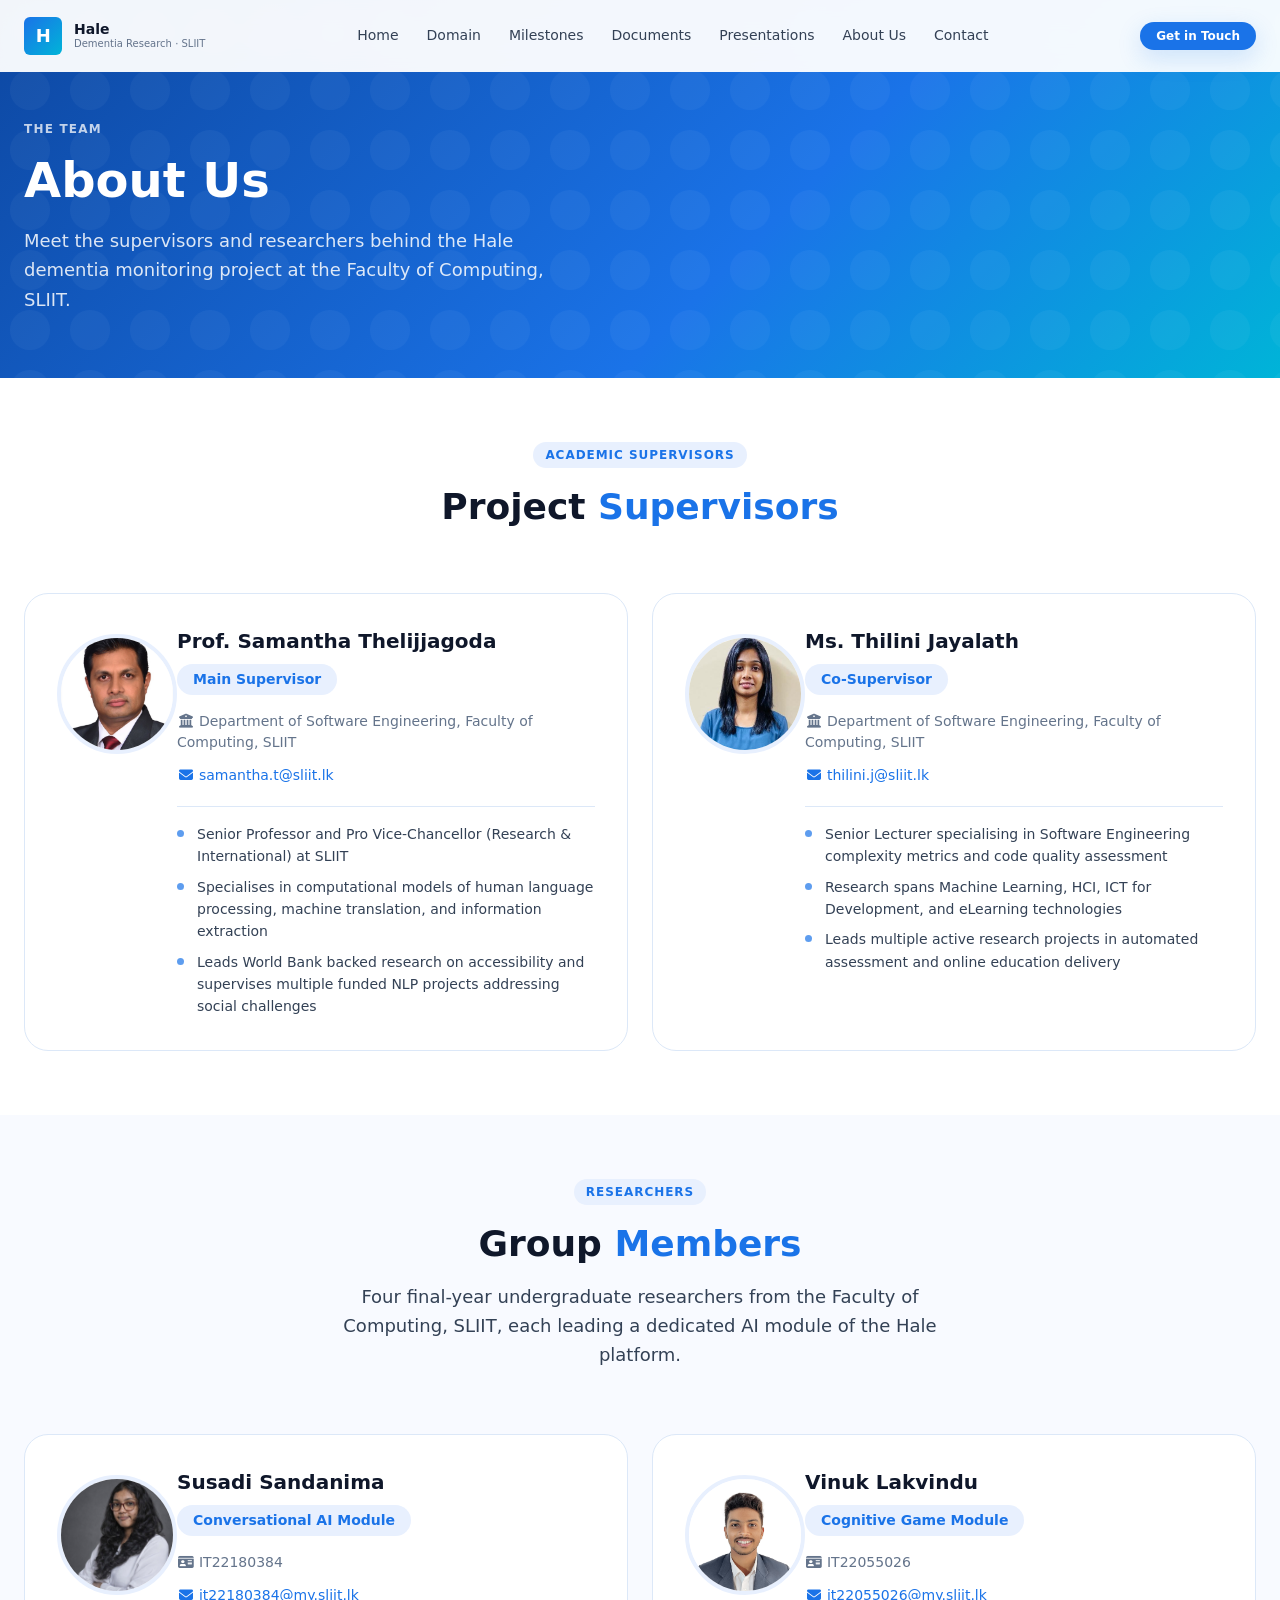
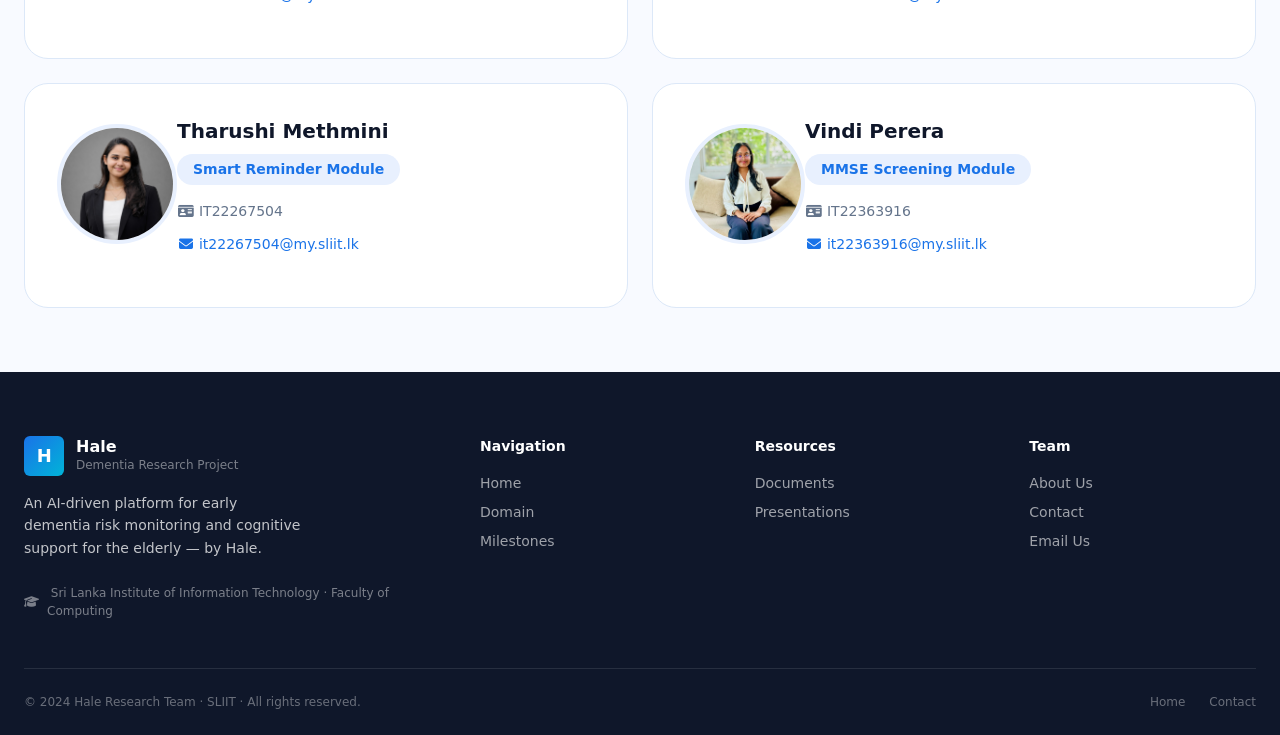
==== commit ad73d776: "milestones page done" ====
--- a/html/about.html
+++ b/html/about.html
@@ -53,16 +53,16 @@
               <div class="about-card__role">Main Supervisor</div>
               <div class="about-card__meta">
                 <i class="fa-solid fa-building-columns fa-fw"></i>
-                Faculty of Computing, SLIIT
+                Department of Software Engineering, Faculty of Computing, SLIIT
               </div>
               <a href="mailto:samantha.t@sliit.lk" class="about-card__email">
                 <i class="fa-solid fa-envelope fa-fw"></i> samantha.t@sliit.lk
               </a>
               <div class="about-card__divider"></div>
               <ul class="about-card__points">
-                <li>Professor specialising in Human-Computer Interaction and AI systems</li>
-                <li>Supervises multiple undergraduate and postgraduate research projects at SLIIT</li>
-                <li>Published researcher in information systems, healthcare technology, and AI</li>
+                <li>Senior Professor and Pro Vice-Chancellor (Research &amp; International) at SLIIT</li>
+                <li>Specialises in computational models of human language processing, machine translation, and information extraction</li>
+                <li>Leads World Bank backed research on accessibility and supervises multiple funded NLP projects addressing social challenges</li>
               </ul>
             </div>
           </div>
@@ -80,16 +80,16 @@
               <div class="about-card__role">Co-Supervisor</div>
               <div class="about-card__meta">
                 <i class="fa-solid fa-building-columns fa-fw"></i>
-                Faculty of Computing, SLIIT
+                Department of Software Engineering, Faculty of Computing, SLIIT
               </div>
               <a href="mailto:thilini.j@sliit.lk" class="about-card__email">
                 <i class="fa-solid fa-envelope fa-fw"></i> thilini.j@sliit.lk
               </a>
               <div class="about-card__divider"></div>
               <ul class="about-card__points">
-                <li>Lecturer with focus on machine learning and intelligent systems</li>
-                <li>Co-supervisor for the Hale dementia monitoring research project</li>
-                <li>Research interests in AI applications for healthcare and cognitive science</li>
+                <li>Senior Lecturer specialising in Software Engineering complexity metrics and code quality assessment</li>
+                <li>Research spans Machine Learning, HCI, ICT for Development, and eLearning technologies</li>
+                <li>Leads multiple active research projects in automated assessment and online education delivery</li>
               </ul>
             </div>
           </div>
@@ -130,19 +130,55 @@
               <a href="mailto:it22180384@my.sliit.lk" class="about-card__email">
                 <i class="fa-solid fa-envelope fa-fw"></i> it22180384@my.sliit.lk
               </a>
-              <div class="about-card__divider"></div>
-              <ul class="about-card__points">
-                <li>Developed NLP-based speech analysis pipeline for dementia risk detection</li>
-                <li>Trained transformer models on the DementiaBank Pitt Corpus dataset</li>
-                <li>Achieved 87.3% accuracy in conversational pattern classification</li>
-              </ul>
+            </div>
+          </div>
+
+          <!-- Vinuk Lakvindu -->
+          <div class="about-card reveal reveal-delay-1">
+            <div class="about-card__photo-wrap">
+              <img src="../assets/images/team/vinuk.jpg"
+                   alt="Vinuk Lakvindu"
+                   class="about-card__photo"
+                   onerror="this.style.display='none';this.nextElementSibling.style.display='flex'" />
+              <div class="about-card__photo-placeholder" style="display:none">VL</div>
+            </div>
+            <div class="about-card__body">
+              <div class="about-card__name">Vinuk Lakvindu</div>
+              <div class="about-card__role">Cognitive Game Module</div>
+              <div class="about-card__meta">
+                <i class="fa-solid fa-id-card fa-fw"></i> IT22055026
+              </div>
+              <a href="mailto:it22055026@my.sliit.lk" class="about-card__email">
+                <i class="fa-solid fa-envelope fa-fw"></i> it22055026@my.sliit.lk
+              </a>
+            </div>
+          </div>
+
+          <!-- Tharushi Methmini -->
+          <div class="about-card reveal reveal-delay-2">
+            <div class="about-card__photo-wrap">
+              <img src="../assets/images/team/tharushi.PNG"
+                   alt="Tharushi Methmini"
+                   class="about-card__photo"
+                   onerror="this.style.display='none';this.nextElementSibling.style.display='flex'" />
+              <div class="about-card__photo-placeholder" style="display:none">TM</div>
+            </div>
+            <div class="about-card__body">
+              <div class="about-card__name">Tharushi Methmini</div>
+              <div class="about-card__role">Smart Reminder Module</div>
+              <div class="about-card__meta">
+                <i class="fa-solid fa-id-card fa-fw"></i> IT22267504
+              </div>
+              <a href="mailto:it22267504@my.sliit.lk" class="about-card__email">
+                <i class="fa-solid fa-envelope fa-fw"></i> it22267504@my.sliit.lk
+              </a>
             </div>
           </div>
 
           <!-- Vindi Perera -->
-          <div class="about-card reveal reveal-delay-1">
-            <div class="about-card__photo-wrap">
-              <img src="../assets/images/team/susadi.jpeg"
+          <div class="about-card reveal reveal-delay-3">
+            <div class="about-card__photo-wrap">
+              <img src="../assets/images/team/vindi.jpeg"
                    alt="Vindi Perera"
                    class="about-card__photo"
                    onerror="this.style.display='none';this.nextElementSibling.style.display='flex'" />
@@ -157,66 +193,6 @@
               <a href="mailto:it22363916@my.sliit.lk" class="about-card__email">
                 <i class="fa-solid fa-envelope fa-fw"></i> it22363916@my.sliit.lk
               </a>
-              <div class="about-card__divider"></div>
-              <ul class="about-card__points">
-                <li>Built automated MMSE cognitive assessment system with voice and visual tasks</li>
-                <li>Integrated multimodal inputs for comprehensive cognitive screening</li>
-                <li>Contributed to the system's 89.06% overall multimodal accuracy</li>
-              </ul>
-            </div>
-          </div>
-
-          <!-- Vinuk Lakvindu -->
-          <div class="about-card reveal reveal-delay-2">
-            <div class="about-card__photo-wrap">
-              <img src="../assets/images/team/susadi.jpeg"
-                   alt="Vinuk Lakvindu"
-                   class="about-card__photo"
-                   onerror="this.style.display='none';this.nextElementSibling.style.display='flex'" />
-              <div class="about-card__photo-placeholder" style="display:none">VL</div>
-            </div>
-            <div class="about-card__body">
-              <div class="about-card__name">Vinuk Lakvindu</div>
-              <div class="about-card__role">Cognitive Game Module</div>
-              <div class="about-card__meta">
-                <i class="fa-solid fa-id-card fa-fw"></i> IT22055026
-              </div>
-              <a href="mailto:it22055026@my.sliit.lk" class="about-card__email">
-                <i class="fa-solid fa-envelope fa-fw"></i> it22055026@my.sliit.lk
-              </a>
-              <div class="about-card__divider"></div>
-              <ul class="about-card__points">
-                <li>Designed and implemented three cognitive mini-games for memory and attention</li>
-                <li>Developed real-time performance scoring and cognitive risk profiling engine</li>
-                <li>Integrated gamification strategies for elderly user engagement</li>
-              </ul>
-            </div>
-          </div>
-
-          <!-- Tharushi Methmini -->
-          <div class="about-card reveal reveal-delay-3">
-            <div class="about-card__photo-wrap">
-              <img src="../assets/images/team/susadi.jpeg"
-                   alt="Tharushi Methmini"
-                   class="about-card__photo"
-                   onerror="this.style.display='none';this.nextElementSibling.style.display='flex'" />
-              <div class="about-card__photo-placeholder" style="display:none">TM</div>
-            </div>
-            <div class="about-card__body">
-              <div class="about-card__name">Tharushi Methmini</div>
-              <div class="about-card__role">Smart Reminder Module</div>
-              <div class="about-card__meta">
-                <i class="fa-solid fa-id-card fa-fw"></i> IT22267504
-              </div>
-              <a href="mailto:it22267504@my.sliit.lk" class="about-card__email">
-                <i class="fa-solid fa-envelope fa-fw"></i> it22267504@my.sliit.lk
-              </a>
-              <div class="about-card__divider"></div>
-              <ul class="about-card__points">
-                <li>Built AI-driven medication and appointment reminder system for elderly users</li>
-                <li>Implemented caregiver notification alerts and real-time dashboard features</li>
-                <li>Developed adaptive scheduling based on user behaviour patterns</li>
-              </ul>
             </div>
           </div>
 
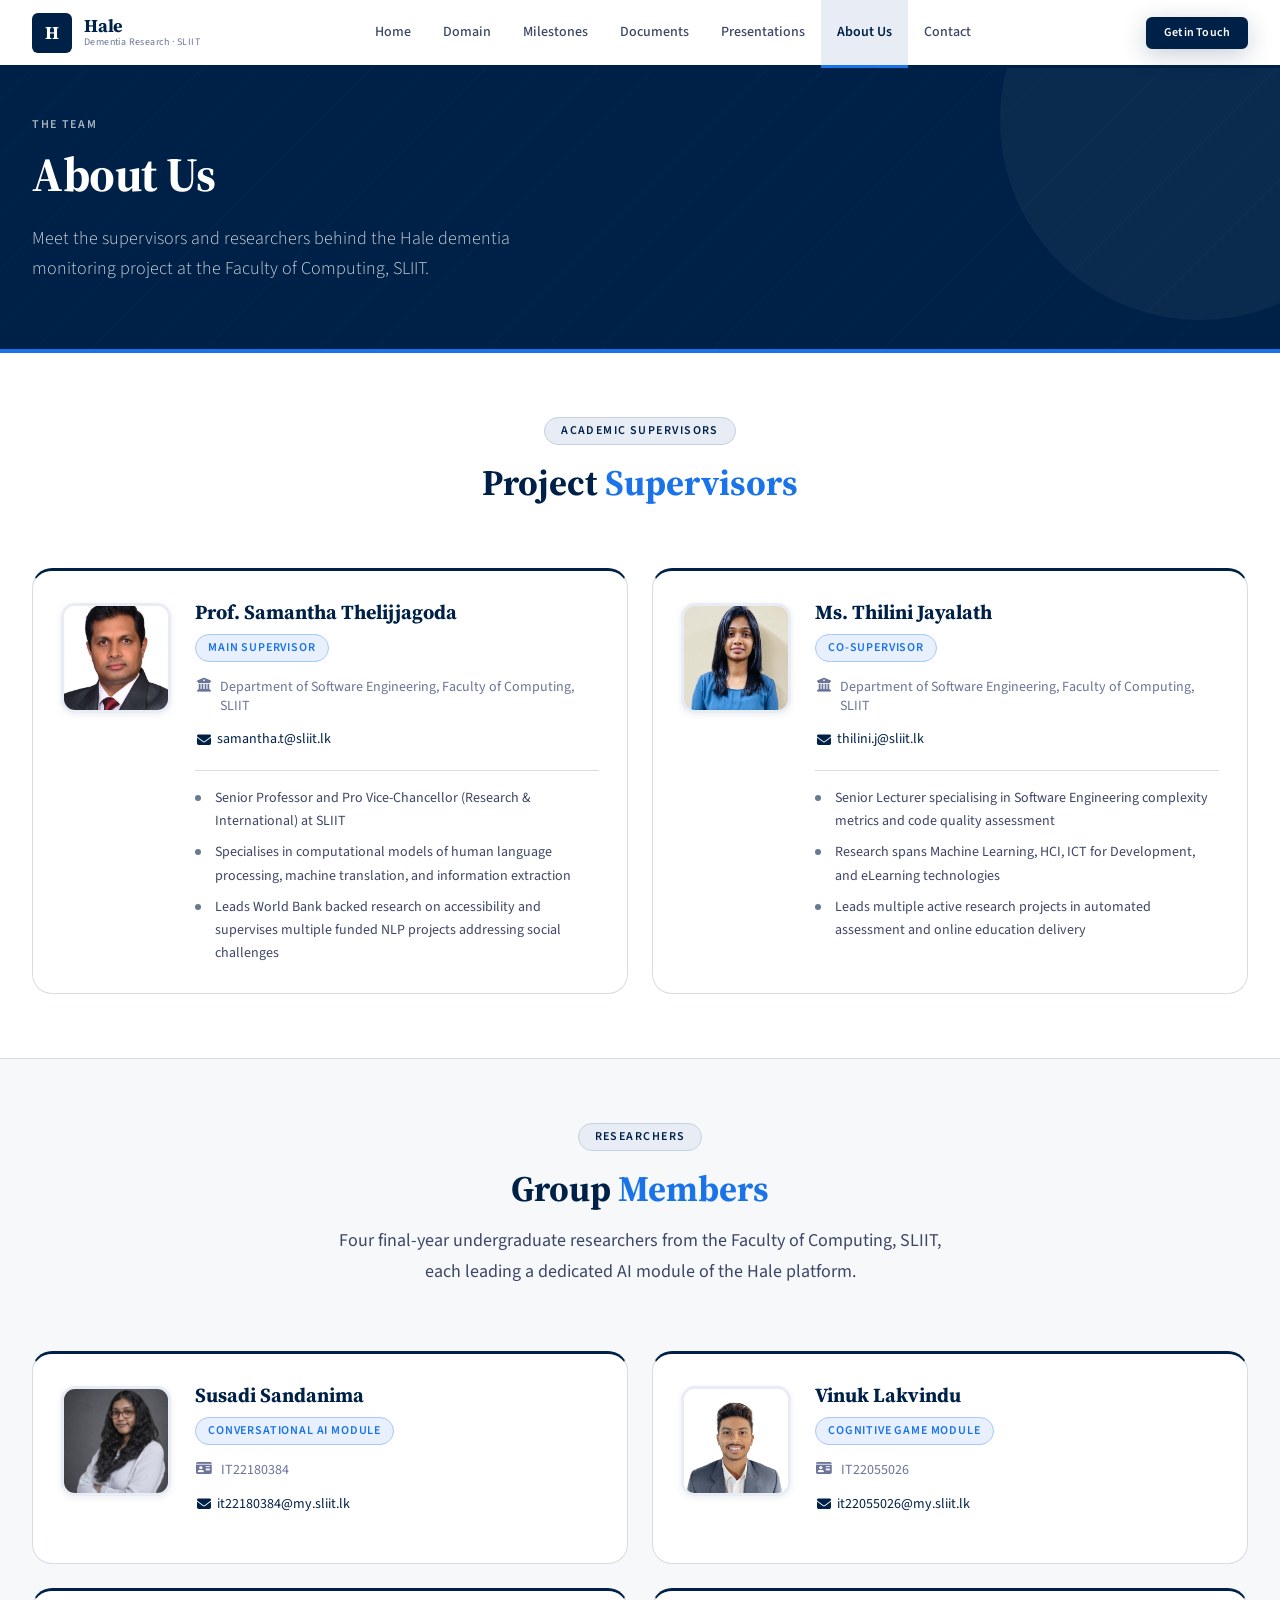
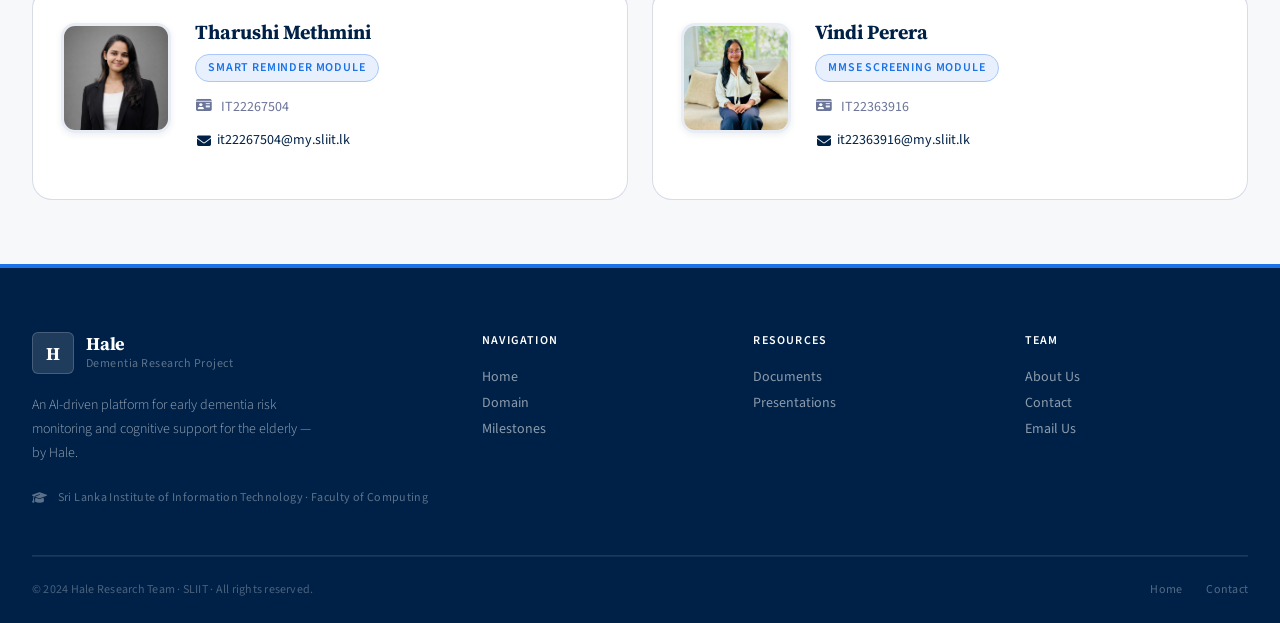
==== commit ce54c0f5: "make responsiveness" ====
--- a/html/about.html
+++ b/html/about.html
@@ -11,6 +11,7 @@
   <link rel="stylesheet" href="../css/components/footer.css" />
   <link rel="stylesheet" href="../css/components/cards.css" />
   <link rel="stylesheet" href="../css/pages/about.css" />
+  <link rel="stylesheet" href="../css/responsive.css" />
 </head>
 <body>
 
--- a/css/main.css
+++ b/css/main.css
@@ -1,41 +1,56 @@
 /* ============================================================
-   main.css — Core design system, reset, variables, typography
+   main.css — Oxford-inspired Design System
+   Palette: Oxford Blue #002147, clean whites, light greys
    ============================================================ */
+
+@import url('https://fonts.googleapis.com/css2?family=Source+Serif+4:ital,opsz,wght@0,8..60,300;0,8..60,400;0,8..60,600;0,8..60,700;1,8..60,400&family=Source+Sans+3:wght@300;400;500;600;700&display=swap');
 
 /* ── CSS Custom Properties ── */
 :root {
-  /* Primary palette */
-  --clr-primary:        #1a73e8;
-  --clr-primary-dark:   #0d47a1;
-  --clr-primary-light:  #4a9eff;
-  --clr-primary-pale:   #e8f0fe;
-  --clr-primary-muted:  #c2d7f8;
-
-  /* Secondary / accent */
-  --clr-secondary:      #0077b6;
-  --clr-accent:         #00b4d8;
-  --clr-accent-light:   #90e0ef;
-
-  /* Neutrals */
+  /* Oxford Colour Palette */
+  --clr-oxford:         #002147;   /* Oxford Blue — primary identity */
+  --clr-oxford-dark:    #001530;   /* deeper navy */
+  --clr-oxford-mid:     #003168;   /* mid navy */
+  --clr-oxford-light:   #0a3d7a;   /* light navy */
+
+  /* Secondary accent — Professional Blue */
+  --clr-accent:         #1a73e8;   /* Professional Blue accent */
+  --clr-accent-light:   #4a9eff;
+  --clr-accent-pale:    #e8f0fe;
+  --clr-accent-muted:   #a8c7fa;
+  --clr-teal:           #006978;   /* Oxford Teal */
+  --clr-teal-light:     #e0f2f4;
+  --clr-gold:           #c8982a;   /* Oxford Gold */
+  --clr-gold-light:     #fdf7e3;
+
+  /* Surface colours */
   --clr-bg:             #ffffff;
-  --clr-surface:        #f8faff;
-  --clr-surface-alt:    #eef4ff;
-  --clr-border:         #dce8f8;
-  --clr-border-light:   #edf2fb;
+  --clr-surface:        #f7f8fa;
+  --clr-surface-alt:    #eef0f5;
+  --clr-border:         #d8dce6;
+  --clr-border-light:   #eaecf4;
+
+  /* Oxford Blue tints */
+  --clr-primary:        #002147;
+  --clr-primary-dark:   #001530;
+  --clr-primary-light:  #003168;
+  --clr-primary-pale:   #e8edf5;
+  --clr-primary-muted:  #c5d0e2;
 
   /* Text */
-  --clr-text:           #0f172a;
-  --clr-text-secondary: #334155;
-  --clr-text-muted:     #64748b;
-  --clr-text-light:     #94a3b8;
+  --clr-text:           #1a1a2e;
+  --clr-text-secondary: #3d4666;
+  --clr-text-muted:     #6b7499;
+  --clr-text-light:     #9aa3c2;
 
   /* Status */
-  --clr-success:        #10b981;
-  --clr-warning:        #f59e0b;
-  --clr-error:          #ef4444;
-
-  /* Typography */
-  --font-sans:  'Inter', 'Segoe UI', system-ui, -apple-system, sans-serif;
+  --clr-success:        #1a7340;
+  --clr-warning:        #b45309;
+  --clr-error:          #dc2626;
+
+  /* Typography — Oxford uses Serif for headings, Sans for body */
+  --font-serif: 'Source Serif 4', Georgia, 'Times New Roman', serif;
+  --font-sans:  'Source Sans 3', 'Segoe UI', system-ui, -apple-system, sans-serif;
   --font-mono:  'Fira Code', 'Cascadia Code', monospace;
 
   --text-xs:    0.75rem;
@@ -49,16 +64,16 @@
   --text-5xl:   3rem;
   --text-6xl:   3.75rem;
 
+  --fw-light:   300;
   --fw-regular: 400;
   --fw-medium:  500;
   --fw-semi:    600;
   --fw-bold:    700;
-  --fw-black:   900;
-
-  --lh-tight:   1.25;
-  --lh-snug:    1.375;
+
+  --lh-tight:   1.2;
+  --lh-snug:    1.35;
   --lh-normal:  1.5;
-  --lh-relaxed: 1.625;
+  --lh-relaxed: 1.7;
   --lh-loose:   2;
 
   /* Spacing */
@@ -68,6 +83,7 @@
   --space-4:  1rem;
   --space-5:  1.25rem;
   --space-6:  1.5rem;
+  --space-7:  1.75rem;
   --space-8:  2rem;
   --space-10: 2.5rem;
   --space-12: 3rem;
@@ -76,23 +92,24 @@
   --space-24: 6rem;
   --space-32: 8rem;
 
-  /* Borders */
+  /* Borders — rounded but measured, not extreme */
   --radius-sm:   6px;
-  --radius:      12px;
-  --radius-lg:   16px;
-  --radius-xl:   24px;
+  --radius:      10px;
+  --radius-lg:   14px;
+  --radius-xl:   20px;
+  --radius-2xl:  28px;
   --radius-full: 9999px;
 
-  /* Shadows */
-  --shadow-xs:  0 1px 2px rgba(0,0,0,0.05);
-  --shadow-sm:  0 1px 3px rgba(0,0,0,0.1), 0 1px 2px rgba(0,0,0,0.06);
-  --shadow-md:  0 4px 6px -1px rgba(0,0,0,0.1), 0 2px 4px -1px rgba(0,0,0,0.06);
-  --shadow-lg:  0 10px 15px -3px rgba(0,0,0,0.1), 0 4px 6px -2px rgba(0,0,0,0.05);
-  --shadow-xl:  0 20px 25px -5px rgba(0,0,0,0.1), 0 10px 10px -5px rgba(0,0,0,0.04);
-  --shadow-blue: 0 8px 24px rgba(26, 115, 232, 0.18);
+  /* Shadows — subtle, professional */
+  --shadow-xs:   0 1px 2px rgba(0,33,71,0.05);
+  --shadow-sm:   0 2px 6px rgba(0,33,71,0.08);
+  --shadow-md:   0 4px 16px rgba(0,33,71,0.10);
+  --shadow-lg:   0 8px 32px rgba(0,33,71,0.12);
+  --shadow-xl:   0 16px 48px rgba(0,33,71,0.14);
+  --shadow-navy: 0 6px 24px rgba(0,33,71,0.22);
 
   /* Transitions */
-  --ease:        all 0.3s cubic-bezier(0.4, 0, 0.2, 1);
+  --ease:        all 0.28s cubic-bezier(0.4, 0, 0.2, 1);
   --ease-fast:   all 0.15s cubic-bezier(0.4, 0, 0.2, 1);
   --ease-slow:   all 0.5s cubic-bezier(0.4, 0, 0.2, 1);
 
@@ -103,7 +120,7 @@
   --container-xl:  1280px;
   --container-2xl: 1440px;
 
-  --nav-h: 72px;
+  --nav-h: 68px;
 }
 
 /* ── Reset & Base ── */
@@ -156,12 +173,17 @@
   font-size: inherit;
 }
 
+/* Headings use serif like Oxford */
+h1, h2, h3, h4, h5, h6 {
+  font-family: var(--font-serif);
+}
+
 /* ── Layout Utilities ── */
 .container {
   width: 100%;
   max-width: var(--container-xl);
   margin-inline: auto;
-  padding-inline: var(--space-6);
+  padding-inline: var(--space-8);
 }
 
 .container--sm  { max-width: var(--container-sm); }
@@ -211,30 +233,34 @@
   display: inline-flex;
   align-items: center;
   gap: var(--space-2);
+  font-family: var(--font-sans);
   font-size: var(--text-xs);
   font-weight: var(--fw-semi);
-  letter-spacing: 0.08em;
+  letter-spacing: 0.12em;
   text-transform: uppercase;
-  color: var(--clr-primary);
+  color: var(--clr-oxford);
   background: var(--clr-primary-pale);
-  padding: var(--space-1) var(--space-3);
+  border: 1px solid var(--clr-primary-muted);
+  padding: var(--space-1) var(--space-4);
   border-radius: var(--radius-full);
   margin-bottom: var(--space-4);
 }
 
 .section-title {
+  font-family: var(--font-serif);
   font-size: var(--text-4xl);
   font-weight: var(--fw-bold);
   line-height: var(--lh-tight);
-  color: var(--clr-text);
+  color: var(--clr-oxford);
   margin-bottom: var(--space-4);
 }
 
 .section-title span {
-  color: var(--clr-primary);
+  color: var(--clr-accent);
 }
 
 .section-desc {
+  font-family: var(--font-sans);
   font-size: var(--text-lg);
   color: var(--clr-text-secondary);
   line-height: var(--lh-relaxed);
@@ -242,42 +268,59 @@
   margin-inline: auto;
 }
 
-/* ── Buttons ── */
+/* ── Buttons — Oxford style: squared with slight rounding ── */
 .btn {
   display: inline-flex;
   align-items: center;
   justify-content: center;
   gap: var(--space-2);
   padding: var(--space-3) var(--space-6);
-  border-radius: var(--radius-full);
+  border-radius: var(--radius);
+  font-family: var(--font-sans);
   font-size: var(--text-sm);
   font-weight: var(--fw-semi);
   line-height: 1;
   transition: var(--ease);
   white-space: nowrap;
+  letter-spacing: 0.01em;
 }
 
 .btn--primary {
-  background: var(--clr-primary);
+  background: var(--clr-oxford);
   color: #fff;
-  box-shadow: var(--shadow-blue);
+  border: 2px solid var(--clr-oxford);
+  box-shadow: var(--shadow-navy);
 }
 
 .btn--primary:hover {
-  background: var(--clr-primary-dark);
-  transform: translateY(-2px);
-  box-shadow: 0 12px 28px rgba(26, 115, 232, 0.28);
+  background: var(--clr-oxford-mid);
+  border-color: var(--clr-oxford-mid);
+  transform: translateY(-1px);
+  box-shadow: 0 10px 28px rgba(0,33,71,0.28);
 }
 
 .btn--outline {
-  border: 2px solid var(--clr-primary);
-  color: var(--clr-primary);
+  border: 2px solid var(--clr-oxford);
+  color: var(--clr-oxford);
   background: transparent;
 }
 
 .btn--outline:hover {
-  background: var(--clr-primary-pale);
-  transform: translateY(-2px);
+  background: var(--clr-oxford);
+  color: #fff;
+  transform: translateY(-1px);
+}
+
+.btn--accent {
+  background: var(--clr-accent);
+  color: #fff;
+  border: 2px solid var(--clr-accent);
+}
+
+.btn--accent:hover {
+  background: var(--clr-accent-light);
+  border-color: var(--clr-accent-light);
+  transform: translateY(-1px);
 }
 
 .btn--ghost {
@@ -288,18 +331,20 @@
 
 .btn--ghost:hover {
   background: var(--clr-primary-pale);
-  color: var(--clr-primary);
+  color: var(--clr-oxford);
   border-color: var(--clr-primary-muted);
 }
 
 .btn--lg {
   padding: var(--space-4) var(--space-8);
   font-size: var(--text-base);
+  border-radius: var(--radius-lg);
 }
 
 .btn--sm {
   padding: var(--space-2) var(--space-4);
   font-size: var(--text-xs);
+  border-radius: var(--radius-sm);
 }
 
 /* ── Badge / Tag ── */
@@ -309,20 +354,30 @@
   gap: var(--space-1);
   padding: var(--space-1) var(--space-3);
   border-radius: var(--radius-full);
+  font-family: var(--font-sans);
   font-size: var(--text-xs);
   font-weight: var(--fw-medium);
   background: var(--clr-primary-pale);
-  color: var(--clr-primary);
+  color: var(--clr-oxford);
+  border: 1px solid var(--clr-primary-muted);
 }
 
 .badge--success {
-  background: #d1fae5;
+  background: #d4edda;
   color: var(--clr-success);
+  border-color: #b2d8bb;
 }
 
 .badge--warning {
   background: #fef3c7;
   color: var(--clr-warning);
+  border-color: #fde68a;
+}
+
+.badge--accent {
+  background: var(--clr-accent-pale);
+  color: var(--clr-accent);
+  border-color: var(--clr-accent-muted);
 }
 
 /* ── Grid Utilities ── */
@@ -346,22 +401,23 @@
 .gap-6  { gap: var(--space-6); }
 .gap-8  { gap: var(--space-8); }
 
-/* ── Divider ── */
+/* ── Divider — Oxford thin rule style ── */
 .divider {
-  width: 60px;
-  height: 4px;
-  background: linear-gradient(90deg, var(--clr-primary), var(--clr-accent));
-  border-radius: var(--radius-full);
+  width: 48px;
+  height: 3px;
+  background: var(--clr-accent);
+  border-radius: 2px;
   margin-bottom: var(--space-8);
 }
 
 .divider--center { margin-inline: auto; }
+.divider--wide   { width: 80px; }
 
 /* ── Scroll Reveal Animations ── */
 .reveal {
   opacity: 0;
-  transform: translateY(32px);
-  transition: opacity 0.7s ease, transform 0.7s ease;
+  transform: translateY(24px);
+  transition: opacity 0.65s ease, transform 0.65s ease;
 }
 
 .reveal.visible {
@@ -371,8 +427,8 @@
 
 .reveal-left {
   opacity: 0;
-  transform: translateX(-32px);
-  transition: opacity 0.7s ease, transform 0.7s ease;
+  transform: translateX(-28px);
+  transition: opacity 0.65s ease, transform 0.65s ease;
 }
 
 .reveal-left.visible {
@@ -382,8 +438,8 @@
 
 .reveal-right {
   opacity: 0;
-  transform: translateX(32px);
-  transition: opacity 0.7s ease, transform 0.7s ease;
+  transform: translateX(28px);
+  transition: opacity 0.65s ease, transform 0.65s ease;
 }
 
 .reveal-right.visible {
@@ -398,20 +454,43 @@
 .reveal-delay-5 { transition-delay: 0.5s; }
 .reveal-delay-6 { transition-delay: 0.6s; }
 
-/* ── Page Title Banner ── */
+/* ── Page Banner — Oxford style ── */
 .page-banner {
-  background: linear-gradient(135deg, var(--clr-primary-dark) 0%, var(--clr-primary) 60%, var(--clr-accent) 100%);
+  background: var(--clr-oxford);
   padding: calc(var(--nav-h) + var(--space-12)) 0 var(--space-16);
   color: #fff;
   position: relative;
   overflow: hidden;
-}
-
+  border-bottom: 4px solid var(--clr-accent);
+}
+
+/* Subtle diagonal lines overlay */
 .page-banner::before {
   content: '';
   position: absolute;
   inset: 0;
-  background: url("data:image/svg+xml,%3Csvg width='60' height='60' viewBox='0 0 60 60' xmlns='http://www.w3.org/2000/svg'%3E%3Cg fill='none' fill-rule='evenodd'%3E%3Cg fill='%23ffffff' fill-opacity='0.04'%3E%3Ccircle cx='30' cy='30' r='20'/%3E%3C/g%3E%3C/g%3E%3C/svg%3E");
+  background-image:
+    repeating-linear-gradient(
+      -45deg,
+      rgba(255,255,255,0.015) 0px,
+      rgba(255,255,255,0.015) 1px,
+      transparent 1px,
+      transparent 40px
+    );
+  pointer-events: none;
+}
+
+/* Decorative right circle */
+.page-banner::after {
+  content: '';
+  position: absolute;
+  right: -120px;
+  top: -80px;
+  width: 400px;
+  height: 400px;
+  border-radius: 50%;
+  background: rgba(255,255,255,0.04);
+  pointer-events: none;
 }
 
 .page-banner .container {
@@ -420,30 +499,42 @@
 }
 
 .page-banner__label {
+  font-family: var(--font-sans);
   font-size: var(--text-xs);
   font-weight: var(--fw-semi);
-  letter-spacing: 0.1em;
+  letter-spacing: 0.14em;
   text-transform: uppercase;
-  opacity: 0.75;
+  opacity: 0.65;
   margin-bottom: var(--space-3);
-}
+  display: flex;
+  align-items: center;
+  gap: var(--space-2);
+}
+
+
+
 
 .page-banner__title {
+  font-family: var(--font-serif);
   font-size: var(--text-5xl);
-  font-weight: var(--fw-black);
+  font-weight: var(--fw-bold);
   line-height: var(--lh-tight);
-  margin-bottom: var(--space-4);
+  margin-bottom: var(--space-5);
+  letter-spacing: -0.01em;
 }
 
 .page-banner__desc {
+  font-family: var(--font-sans);
   font-size: var(--text-lg);
-  opacity: 0.85;
+  opacity: 0.8;
   max-width: 560px;
   line-height: var(--lh-relaxed);
+  font-weight: var(--fw-light);
 }
 
 /* ── Responsive ── */
 @media (max-width: 1024px) {
+  .container { padding-inline: var(--space-6); }
   .grid--4 { grid-template-columns: repeat(2, 1fr); }
   .grid--3 { grid-template-columns: repeat(2, 1fr); }
   .section-title { font-size: var(--text-3xl); }
@@ -451,7 +542,7 @@
 }
 
 @media (max-width: 768px) {
-  :root { --nav-h: 64px; }
+  :root { --nav-h: 60px; }
   .container { padding-inline: var(--space-4); }
   .grid--4, .grid--3, .grid--2 { grid-template-columns: 1fr; }
   .section-title { font-size: var(--text-2xl); }
--- a/css/components/navbar.css
+++ b/css/components/navbar.css
@@ -1,7 +1,18 @@
 /* ============================================================
-   navbar.css — Navigation bar component
+   navbar.css — Oxford-style Navigation Bar
    ============================================================ */
 
+/* ── Top utility bar (Oxford has a thin top bar) ── */
+.navbar-topbar {
+  background: var(--clr-oxford-dark);
+  color: rgba(255,255,255,0.65);
+  font-family: var(--font-sans);
+  font-size: var(--text-xs);
+  padding-block: 6px;
+  display: none; /* shown via JS if needed */
+}
+
+/* ── Main Navbar ── */
 .navbar {
   position: fixed;
   top: 0;
@@ -9,16 +20,13 @@
   right: 0;
   z-index: 1000;
   height: var(--nav-h);
-  background: rgba(255, 255, 255, 0.95);
-  backdrop-filter: blur(12px);
-  -webkit-backdrop-filter: blur(12px);
-  border-bottom: 1px solid transparent;
+  background: #fff;
+  border-bottom: 3px solid var(--clr-oxford);
   transition: var(--ease);
 }
 
 .navbar.scrolled {
-  border-bottom-color: var(--clr-border);
-  box-shadow: 0 4px 24px rgba(26, 115, 232, 0.08);
+  box-shadow: 0 4px 20px rgba(0,33,71,0.12);
 }
 
 .navbar__inner {
@@ -28,10 +36,10 @@
   height: 100%;
   max-width: var(--container-xl);
   margin-inline: auto;
-  padding-inline: var(--space-6);
-}
-
-/* Logo */
+  padding-inline: var(--space-8);
+}
+
+/* ── Logo ── */
 .navbar__logo {
   display: flex;
   align-items: center;
@@ -41,10 +49,10 @@
 }
 
 .navbar__logo-icon {
-  width: 38px;
-  height: 38px;
+  width: 40px;
+  height: 40px;
   border-radius: var(--radius-sm);
-  background: linear-gradient(135deg, var(--clr-primary), var(--clr-accent));
+  background: var(--clr-oxford);
   display: flex;
   align-items: center;
   justify-content: center;
@@ -53,31 +61,36 @@
   font-weight: var(--fw-bold);
   flex-shrink: 0;
   letter-spacing: -0.5px;
+  font-family: var(--font-serif);
 }
 
 .navbar__logo-text {
   display: flex;
   flex-direction: column;
-  line-height: 1.1;
+  line-height: 1.15;
 }
 
 .navbar__logo-name {
-  font-size: var(--text-sm);
+  font-family: var(--font-serif);
+  font-size: var(--text-lg);
   font-weight: var(--fw-bold);
-  color: var(--clr-text);
+  color: var(--clr-oxford);
+  letter-spacing: -0.01em;
 }
 
 .navbar__logo-sub {
+  font-family: var(--font-sans);
   font-size: 10px;
   color: var(--clr-text-muted);
   font-weight: var(--fw-regular);
-}
-
-/* Nav links */
+  letter-spacing: 0.04em;
+}
+
+/* ── Nav links ── */
 .navbar__nav {
   display: flex;
   align-items: center;
-  gap: var(--space-1);
+  gap: 0;
 }
 
 .navbar__link {
@@ -85,40 +98,32 @@
   display: flex;
   align-items: center;
   gap: var(--space-1);
-  padding: var(--space-2) var(--space-3);
-  border-radius: var(--radius-sm);
+  padding: var(--space-2) var(--space-4);
+  font-family: var(--font-sans);
   font-size: var(--text-sm);
   font-weight: var(--fw-medium);
   color: var(--clr-text-secondary);
   text-decoration: none;
-  transition: var(--ease);
+  transition: var(--ease-fast);
   white-space: nowrap;
+  height: var(--nav-h);
+  border-bottom: 3px solid transparent;
+  margin-bottom: -3px; /* align with navbar border */
 }
 
 .navbar__link:hover {
-  color: var(--clr-primary);
+  color: var(--clr-oxford);
   background: var(--clr-primary-pale);
 }
 
 .navbar__link.active {
-  color: var(--clr-primary);
-  background: var(--clr-primary-pale);
+  color: var(--clr-oxford);
   font-weight: var(--fw-semi);
-}
-
-.navbar__link.active::after {
-  content: '';
-  position: absolute;
-  bottom: -2px;
-  left: 50%;
-  transform: translateX(-50%);
-  width: 16px;
-  height: 3px;
-  background: var(--clr-primary);
-  border-radius: var(--radius-full);
-}
-
-/* Dropdown */
+  border-bottom-color: var(--clr-accent);
+  background: var(--clr-primary-pale);
+}
+
+/* ── Dropdown ── */
 .navbar__dropdown {
   position: relative;
 }
@@ -127,19 +132,22 @@
   display: flex;
   align-items: center;
   gap: var(--space-1);
-  padding: var(--space-2) var(--space-3);
-  border-radius: var(--radius-sm);
+  padding: var(--space-2) var(--space-4);
+  font-family: var(--font-sans);
   font-size: var(--text-sm);
   font-weight: var(--fw-medium);
   color: var(--clr-text-secondary);
   cursor: pointer;
-  transition: var(--ease);
+  transition: var(--ease-fast);
   white-space: nowrap;
+  height: var(--nav-h);
+  border-bottom: 3px solid transparent;
+  margin-bottom: -3px;
 }
 
 .navbar__dropdown-trigger:hover,
 .navbar__dropdown-trigger.active {
-  color: var(--clr-primary);
+  color: var(--clr-oxford);
   background: var(--clr-primary-pale);
 }
 
@@ -155,33 +163,35 @@
 
 .navbar__dropdown-menu {
   position: absolute;
-  top: calc(100% + var(--space-2));
-  left: 50%;
-  transform: translateX(-50%) translateY(-8px);
-  min-width: 220px;
+  top: calc(100% + 0px);
+  left: 0;
+  min-width: 240px;
   background: #fff;
   border: 1px solid var(--clr-border);
-  border-radius: var(--radius);
+  border-top: 3px solid var(--clr-oxford);
+  border-radius: 0 0 var(--radius-lg) var(--radius-lg);
   box-shadow: var(--shadow-xl);
   padding: var(--space-2);
   opacity: 0;
   pointer-events: none;
   transition: opacity 0.2s ease, transform 0.2s ease;
+  transform: translateY(-4px);
   z-index: 100;
 }
 
 .navbar__dropdown.open .navbar__dropdown-menu {
   opacity: 1;
   pointer-events: auto;
-  transform: translateX(-50%) translateY(0);
+  transform: translateY(0);
 }
 
 .navbar__dropdown-item {
   display: flex;
   align-items: center;
   gap: var(--space-3);
-  padding: var(--space-2) var(--space-3);
+  padding: var(--space-3) var(--space-4);
   border-radius: var(--radius-sm);
+  font-family: var(--font-sans);
   font-size: var(--text-sm);
   color: var(--clr-text-secondary);
   text-decoration: none;
@@ -189,31 +199,32 @@
 }
 
 .navbar__dropdown-item:hover {
+  background: var(--clr-primary-pale);
+  color: var(--clr-oxford);
+}
+
+.navbar__dropdown-item-icon {
+  width: 30px;
+  height: 30px;
+  border-radius: var(--radius-sm);
   background: var(--clr-surface);
-  color: var(--clr-primary);
-}
-
-.navbar__dropdown-item-icon {
-  width: 28px;
-  height: 28px;
-  border-radius: var(--radius-sm);
-  background: var(--clr-primary-pale);
+  border: 1px solid var(--clr-border);
   display: flex;
   align-items: center;
   justify-content: center;
-  color: var(--clr-primary);
-  font-size: 14px;
+  color: var(--clr-oxford);
+  font-size: 13px;
   flex-shrink: 0;
 }
 
-/* Actions */
+/* ── Actions ── */
 .navbar__actions {
   display: flex;
   align-items: center;
   gap: var(--space-3);
 }
 
-/* Hamburger */
+/* ── Hamburger ── */
 .navbar__hamburger {
   display: none;
   flex-direction: column;
@@ -232,7 +243,7 @@
   display: block;
   width: 22px;
   height: 2px;
-  background: var(--clr-text);
+  background: var(--clr-oxford);
   border-radius: var(--radius-full);
   transition: var(--ease);
 }
@@ -247,7 +258,7 @@
   transform: translateY(-7px) rotate(-45deg);
 }
 
-/* Mobile menu */
+/* ── Mobile menu ── */
 .navbar__mobile {
   display: none;
   position: fixed;
@@ -255,7 +266,7 @@
   left: 0;
   right: 0;
   background: #fff;
-  border-bottom: 1px solid var(--clr-border);
+  border-bottom: 3px solid var(--clr-oxford);
   box-shadow: var(--shadow-lg);
   z-index: 999;
   max-height: 0;
@@ -281,17 +292,20 @@
   gap: var(--space-3);
   padding: var(--space-3) var(--space-4);
   border-radius: var(--radius);
+  font-family: var(--font-sans);
   font-size: var(--text-base);
   font-weight: var(--fw-medium);
   color: var(--clr-text-secondary);
   text-decoration: none;
   transition: var(--ease-fast);
+  border-left: 3px solid transparent;
 }
 
 .navbar__mobile-link:hover,
 .navbar__mobile-link.active {
   background: var(--clr-primary-pale);
-  color: var(--clr-primary);
+  color: var(--clr-oxford);
+  border-left-color: var(--clr-accent);
 }
 
 .navbar__mobile-divider {
@@ -302,7 +316,8 @@
 
 /* ── Responsive ── */
 @media (max-width: 1024px) {
-  .navbar__nav  { display: none; }
+  .navbar__nav      { display: none; }
   .navbar__hamburger { display: flex; }
   .navbar__mobile    { display: block; }
-}
+  .navbar__inner    { padding-inline: var(--space-4); }
+}
--- a/css/components/footer.css
+++ b/css/components/footer.css
@@ -1,11 +1,12 @@
 /* ============================================================
-   footer.css — Footer component
+   footer.css — Oxford-style Footer
    ============================================================ */
 
 .footer {
-  background: var(--clr-text);
-  color: rgba(255, 255, 255, 0.75);
+  background: var(--clr-oxford);
+  color: rgba(255,255,255,0.72);
   padding-top: var(--space-16);
+  border-top: 4px solid var(--clr-accent);
 }
 
 .footer__main {
@@ -13,7 +14,7 @@
   grid-template-columns: 1.8fr repeat(3, 1fr);
   gap: var(--space-12);
   padding-bottom: var(--space-12);
-  border-bottom: 1px solid rgba(255, 255, 255, 0.1);
+  border-bottom: 1px solid rgba(255,255,255,0.1);
 }
 
 /* Brand column */
@@ -23,14 +24,15 @@
   display: flex;
   align-items: center;
   gap: var(--space-3);
-  margin-bottom: var(--space-4);
+  margin-bottom: var(--space-5);
 }
 
 .footer__logo-icon {
-  width: 40px;
-  height: 40px;
+  width: 42px;
+  height: 42px;
   border-radius: var(--radius-sm);
-  background: linear-gradient(135deg, var(--clr-primary), var(--clr-accent));
+  background: rgba(255,255,255,0.12);
+  border: 1px solid rgba(255,255,255,0.18);
   display: flex;
   align-items: center;
   justify-content: center;
@@ -38,62 +40,90 @@
   font-size: 18px;
   font-weight: var(--fw-bold);
   flex-shrink: 0;
-  letter-spacing: -0.5px;
+  font-family: var(--font-serif);
 }
 
 .footer__logo-name {
-  font-size: var(--text-base);
+  font-family: var(--font-serif);
+  font-size: var(--text-lg);
   font-weight: var(--fw-bold);
   color: #fff;
   line-height: 1.2;
+  letter-spacing: -0.01em;
 }
 
 .footer__logo-sub {
+  font-family: var(--font-sans);
   font-size: var(--text-xs);
-  opacity: 0.6;
+  opacity: 0.5;
+  letter-spacing: 0.04em;
 }
 
 .footer__tagline {
+  font-family: var(--font-sans);
   font-size: var(--text-sm);
   line-height: var(--lh-relaxed);
   margin-bottom: var(--space-6);
   max-width: 280px;
+  color: rgba(255,255,255,0.6);
+  font-weight: var(--fw-light);
 }
 
 .footer__uni {
   display: flex;
   align-items: center;
   gap: var(--space-2);
+  font-family: var(--font-sans);
   font-size: var(--text-xs);
-  opacity: 0.6;
+  opacity: 0.5;
+  letter-spacing: 0.03em;
+}
+
+/* Thin accent rule under brand */
+.footer__brand-rule {
+  width: 40px;
+  height: 2px;
+  background: var(--clr-accent);
+  border-radius: 2px;
+  margin-bottom: var(--space-5);
 }
 
 /* Link columns */
 .footer__col-title {
-  font-size: var(--text-sm);
+  font-family: var(--font-sans);
+  font-size: var(--text-xs);
   font-weight: var(--fw-semi);
   color: #fff;
-  margin-bottom: var(--space-4);
+  margin-bottom: var(--space-5);
+  letter-spacing: 0.1em;
+  text-transform: uppercase;
 }
 
 .footer__links {
   display: flex;
   flex-direction: column;
-  gap: var(--space-2);
+  gap: var(--space-3);
 }
 
 .footer__link {
+  font-family: var(--font-sans);
   font-size: var(--text-sm);
-  color: rgba(255, 255, 255, 0.6);
+  color: rgba(255,255,255,0.55);
   text-decoration: none;
   transition: color 0.2s ease;
   display: flex;
   align-items: center;
   gap: var(--space-2);
+  line-height: 1;
+}
+
+.footer__link i {
+  font-size: 11px;
+  opacity: 0.5;
 }
 
 .footer__link:hover {
-  color: var(--clr-primary-light);
+  color: #fff;
 }
 
 /* Bottom bar */
@@ -104,11 +134,14 @@
   justify-content: space-between;
   flex-wrap: wrap;
   gap: var(--space-4);
+  border-top: 1px solid rgba(255,255,255,0.08);
 }
 
 .footer__copy {
+  font-family: var(--font-sans);
   font-size: var(--text-xs);
-  opacity: 0.5;
+  opacity: 0.4;
+  letter-spacing: 0.02em;
 }
 
 .footer__bottom-links {
@@ -117,13 +150,22 @@
 }
 
 .footer__bottom-link {
+  font-family: var(--font-sans);
   font-size: var(--text-xs);
-  opacity: 0.5;
+  opacity: 0.45;
   text-decoration: none;
   transition: opacity 0.2s;
+  letter-spacing: 0.02em;
 }
 
-.footer__bottom-link:hover { opacity: 1; }
+.footer__bottom-link:hover { opacity: 0.9; }
+
+/* Oxford crest placeholder */
+.footer__crest {
+  width: 32px;
+  height: 32px;
+  opacity: 0.2;
+}
 
 /* ── Responsive ── */
 @media (max-width: 1024px) {
@@ -136,4 +178,5 @@
     flex-direction: column;
     text-align: center;
   }
+  .footer__bottom-links { flex-wrap: wrap; justify-content: center; }
 }
--- a/css/components/cards.css
+++ b/css/components/cards.css
@@ -1,5 +1,5 @@
 /* ============================================================
-   cards.css — Card components
+   cards.css — Oxford-style Card Components
    ============================================================ */
 
 /* ── Base Card ── */
@@ -13,8 +13,8 @@
 
 .card:hover {
   border-color: var(--clr-primary-muted);
-  box-shadow: var(--shadow-lg);
-  transform: translateY(-4px);
+  box-shadow: var(--shadow-md);
+  transform: translateY(-3px);
 }
 
 .card__body { padding: var(--space-6); }
@@ -30,126 +30,135 @@
   border-top: 1px solid var(--clr-border-light);
 }
 
-/* ── Feature Card ── */
+/* ── Feature Card — Oxford research card style ── */
 .feature-card {
   padding: var(--space-8);
   background: var(--clr-bg);
   border: 1px solid var(--clr-border);
   border-radius: var(--radius-xl);
+  border-top: 3px solid var(--clr-oxford);
   transition: var(--ease);
   position: relative;
   overflow: hidden;
 }
 
-.feature-card::before {
+.feature-card::after {
+  content: '';
+  position: absolute;
+  bottom: 0;
+  left: 0;
+  right: 0;
+  height: 3px;
+  background: var(--clr-accent);
+  transform: scaleX(0);
+  transform-origin: left;
+  transition: transform 0.4s ease;
+}
+
+.feature-card:hover::after { transform: scaleX(1); }
+
+.feature-card:hover {
+  border-top-color: var(--clr-accent);
+  box-shadow: var(--shadow-lg);
+  transform: translateY(-5px);
+}
+
+.feature-card__icon {
+  width: 52px;
+  height: 52px;
+  border-radius: var(--radius-lg);
+  background: var(--clr-primary-pale);
+  border: 1px solid var(--clr-primary-muted);
+  display: flex;
+  align-items: center;
+  justify-content: center;
+  margin-bottom: var(--space-5);
+  font-size: 22px;
+  transition: var(--ease);
+}
+
+.feature-card:hover .feature-card__icon {
+  background: var(--clr-oxford);
+  border-color: var(--clr-oxford);
+}
+
+.feature-card__icon svg,
+.feature-card__icon span,
+.feature-card__icon i {
+  color: var(--clr-oxford);
+  transition: color 0.3s ease;
+}
+
+.feature-card:hover .feature-card__icon svg,
+.feature-card:hover .feature-card__icon span,
+.feature-card:hover .feature-card__icon i {
+  color: #fff;
+}
+
+.feature-card__title {
+  font-family: var(--font-serif);
+  font-size: var(--text-xl);
+  font-weight: var(--fw-bold);
+  color: var(--clr-oxford);
+  margin-bottom: var(--space-3);
+  line-height: var(--lh-snug);
+}
+
+.feature-card__desc {
+  font-family: var(--font-sans);
+  font-size: var(--text-sm);
+  color: var(--clr-text-secondary);
+  line-height: var(--lh-relaxed);
+}
+
+.feature-card__tags {
+  display: flex;
+  flex-wrap: wrap;
+  gap: var(--space-2);
+  margin-top: var(--space-5);
+}
+
+.feature-card__tag {
+  font-family: var(--font-sans);
+  font-size: var(--text-xs);
+  padding: 3px var(--space-3);
+  border-radius: var(--radius-full);
+  background: var(--clr-surface-alt);
+  color: var(--clr-text-secondary);
+  border: 1px solid var(--clr-border);
+  font-weight: var(--fw-medium);
+  letter-spacing: 0.01em;
+}
+
+/* ── Stat Card ── */
+.stat-card {
+  padding: var(--space-8) var(--space-6);
+  background: var(--clr-oxford);
+  border-radius: var(--radius-xl);
+  color: #fff;
+  text-align: center;
+  position: relative;
+  overflow: hidden;
+  border: 1px solid rgba(255,255,255,0.1);
+}
+
+.stat-card::before {
   content: '';
   position: absolute;
   top: 0;
   left: 0;
   right: 0;
-  height: 3px;
-  background: linear-gradient(90deg, var(--clr-primary), var(--clr-accent));
-  transform: scaleX(0);
-  transform-origin: left;
-  transition: transform 0.4s ease;
-}
-
-.feature-card:hover::before { transform: scaleX(1); }
-
-.feature-card:hover {
-  border-color: var(--clr-primary-muted);
-  box-shadow: var(--shadow-xl), 0 0 0 1px var(--clr-primary-muted);
-  transform: translateY(-6px);
-}
-
-.feature-card__icon {
-  width: 56px;
-  height: 56px;
-  border-radius: var(--radius);
-  background: var(--clr-primary-pale);
-  display: flex;
-  align-items: center;
-  justify-content: center;
-  margin-bottom: var(--space-5);
-  font-size: 24px;
-  transition: var(--ease);
-}
-
-.feature-card:hover .feature-card__icon {
-  background: var(--clr-primary);
-  transform: scale(1.1) rotate(-5deg);
-}
-
-.feature-card__icon svg,
-.feature-card__icon span,
-.feature-card__icon i {
-  color: var(--clr-primary);
-  transition: color 0.3s ease;
-}
-
-.feature-card:hover .feature-card__icon svg,
-.feature-card:hover .feature-card__icon span,
-.feature-card:hover .feature-card__icon i {
-  color: #fff;
-}
-
-.feature-card__title {
-  font-size: var(--text-xl);
-  font-weight: var(--fw-bold);
-  color: var(--clr-text);
-  margin-bottom: var(--space-3);
-  line-height: var(--lh-snug);
-}
-
-.feature-card__desc {
-  font-size: var(--text-sm);
-  color: var(--clr-text-secondary);
-  line-height: var(--lh-relaxed);
-}
-
-.feature-card__tags {
-  display: flex;
-  flex-wrap: wrap;
-  gap: var(--space-2);
-  margin-top: var(--space-5);
-}
-
-.feature-card__tag {
-  font-size: var(--text-xs);
-  padding: 2px var(--space-2);
-  border-radius: var(--radius-full);
-  background: var(--clr-surface-alt);
-  color: var(--clr-text-muted);
-  border: 1px solid var(--clr-border);
-}
-
-/* ── Stat Card ── */
-.stat-card {
-  padding: var(--space-8) var(--space-6);
-  background: linear-gradient(135deg, var(--clr-primary), var(--clr-secondary));
-  border-radius: var(--radius-xl);
-  color: #fff;
-  text-align: center;
-  position: relative;
-  overflow: hidden;
-}
-
-.stat-card::before {
-  content: '';
-  position: absolute;
-  top: -40%;
-  right: -20%;
-  width: 200px;
-  height: 200px;
-  border-radius: 50%;
-  background: rgba(255,255,255,0.06);
+  height: 4px;
+  background: var(--clr-accent);
 }
 
 .stat-card__number {
+  font-family: var(--font-serif);
   font-size: var(--text-5xl);
-  font-weight: var(--fw-black);
+  font-weight: var(--fw-bold);
   line-height: 1;
   margin-bottom: var(--space-2);
+  color: #fff;
 }
 
 .stat-card__number sup {
@@ -158,10 +167,12 @@
 }
 
 .stat-card__label {
+  font-family: var(--font-sans);
   font-size: var(--text-sm);
-  opacity: 0.85;
+  opacity: 0.75;
   font-weight: var(--fw-medium);
   line-height: var(--lh-snug);
+  letter-spacing: 0.02em;
 }
 
 /* ── Team Member Card ── */
@@ -177,12 +188,12 @@
 .team-card:hover {
   border-color: var(--clr-primary-muted);
   box-shadow: var(--shadow-lg);
-  transform: translateY(-6px);
+  transform: translateY(-4px);
 }
 
 .team-card__photo-wrap {
   position: relative;
-  background: linear-gradient(135deg, var(--clr-primary-pale), var(--clr-surface-alt));
+  background: var(--clr-oxford);
   padding: var(--space-8) 0 0;
 }
 
@@ -201,14 +212,15 @@
   height: 100px;
   border-radius: 50%;
   margin-inline: auto;
-  background: linear-gradient(135deg, var(--clr-primary), var(--clr-accent));
+  background: rgba(255,255,255,0.18);
+  border: 4px solid rgba(255,255,255,0.4);
   display: flex;
   align-items: center;
   justify-content: center;
   color: #fff;
-  font-size: var(--text-3xl);
-  font-weight: var(--fw-bold);
-  border: 4px solid #fff;
+  font-family: var(--font-serif);
+  font-size: var(--text-2xl);
+  font-weight: var(--fw-bold);
   box-shadow: var(--shadow-md);
   line-height: 1;
 }
@@ -218,16 +230,18 @@
 }
 
 .team-card__name {
+  font-family: var(--font-serif);
   font-size: var(--text-lg);
   font-weight: var(--fw-bold);
-  color: var(--clr-text);
+  color: var(--clr-oxford);
   margin-bottom: var(--space-1);
 }
 
 .team-card__role {
+  font-family: var(--font-sans);
   font-size: var(--text-sm);
-  color: var(--clr-primary);
-  font-weight: var(--fw-medium);
+  color: var(--clr-accent);
+  font-weight: var(--fw-semi);
   margin-bottom: var(--space-2);
 }
 
@@ -242,18 +256,21 @@
   display: inline-flex;
   align-items: center;
   gap: var(--space-1);
-  font-size: var(--text-xs);
-  color: var(--clr-primary);
+  font-family: var(--font-sans);
+  font-size: var(--text-xs);
+  color: var(--clr-oxford);
   text-decoration: none;
   background: var(--clr-primary-pale);
-  padding: var(--space-1) var(--space-3);
+  border: 1px solid var(--clr-primary-muted);
+  padding: var(--space-2) var(--space-3);
   border-radius: var(--radius-full);
   transition: var(--ease-fast);
 }
 
 .team-card__email:hover {
-  background: var(--clr-primary);
-  color: #fff;
+  background: var(--clr-oxford);
+  color: #fff;
+  border-color: var(--clr-oxford);
 }
 
 /* ── Document / Presentation Card ── */
@@ -287,20 +304,23 @@
 
 .doc-card__icon--pdf {
   background: #fef2f2;
-  color: #ef4444;
+  color: #dc2626;
+  border: 1px solid #fee2e2;
 }
 
 .doc-card__icon--ppt {
   background: #fff7ed;
-  color: #f97316;
+  color: #ea580c;
+  border: 1px solid #fed7aa;
 }
 
 .doc-card__body { flex: 1; min-width: 0; }
 
 .doc-card__title {
+  font-family: var(--font-sans);
   font-size: var(--text-base);
   font-weight: var(--fw-semi);
-  color: var(--clr-text);
+  color: var(--clr-oxford);
   margin-bottom: var(--space-1);
   white-space: nowrap;
   overflow: hidden;
@@ -308,6 +328,7 @@
 }
 
 .doc-card__meta {
+  font-family: var(--font-sans);
   font-size: var(--text-xs);
   color: var(--clr-text-muted);
   display: flex;
@@ -355,23 +376,30 @@
   width: 40px;
   height: 40px;
   border-radius: 50%;
-  background: var(--clr-primary);
+  background: var(--clr-oxford);
   display: flex;
   align-items: center;
   justify-content: center;
   color: #fff;
+  font-family: var(--font-sans);
   font-size: var(--text-sm);
   font-weight: var(--fw-bold);
   flex-shrink: 0;
-  box-shadow: 0 0 0 6px var(--clr-primary-pale);
-  transition: var(--ease);
-}
-
-.milestone-dot--done   { background: var(--clr-success); box-shadow: 0 0 0 6px #d1fae5; }
-.milestone-dot--active { background: var(--clr-primary); box-shadow: 0 0 0 6px var(--clr-primary-pale); }
+  box-shadow: 0 0 0 5px var(--clr-primary-pale);
+  transition: var(--ease);
+}
+
+.milestone-dot--done   {
+  background: var(--clr-success);
+  box-shadow: 0 0 0 5px #d4edda;
+}
+.milestone-dot--active {
+  background: var(--clr-oxford);
+  box-shadow: 0 0 0 5px var(--clr-primary-pale);
+}
 .milestone-dot--pending {
   background: var(--clr-text-light);
-  box-shadow: 0 0 0 6px var(--clr-surface-alt);
+  box-shadow: 0 0 0 5px var(--clr-surface-alt);
 }
 
 .milestone-content {
@@ -379,12 +407,13 @@
   background: var(--clr-bg);
   border: 1px solid var(--clr-border);
   border-radius: var(--radius-lg);
+  border-left: 3px solid var(--clr-oxford);
   padding: var(--space-5) var(--space-6);
   transition: var(--ease);
 }
 
 .milestone-content:hover {
-  border-color: var(--clr-primary-muted);
+  border-left-color: var(--clr-accent);
   box-shadow: var(--shadow-md);
 }
 
@@ -398,9 +427,10 @@
 }
 
 .milestone-content__title {
+  font-family: var(--font-serif);
   font-size: var(--text-lg);
   font-weight: var(--fw-bold);
-  color: var(--clr-text);
+  color: var(--clr-oxford);
 }
 
 .milestone-content__meta {
@@ -411,6 +441,7 @@
 }
 
 .milestone-content__date {
+  font-family: var(--font-sans);
   font-size: var(--text-xs);
   color: var(--clr-text-muted);
   display: flex;
@@ -419,15 +450,18 @@
 }
 
 .milestone-content__marks {
+  font-family: var(--font-sans);
   font-size: var(--text-xs);
   font-weight: var(--fw-semi);
-  color: var(--clr-primary);
+  color: var(--clr-oxford);
   background: var(--clr-primary-pale);
-  padding: 2px var(--space-2);
+  border: 1px solid var(--clr-primary-muted);
+  padding: 2px var(--space-3);
   border-radius: var(--radius-full);
 }
 
 .milestone-content__desc {
+  font-family: var(--font-sans);
   font-size: var(--text-sm);
   color: var(--clr-text-secondary);
   line-height: var(--lh-relaxed);
--- a/css/pages/about.css
+++ b/css/pages/about.css
@@ -1,5 +1,5 @@
 /* ============================================================
-   about.css — About Us page styles
+   about.css — Oxford-style About Page
    ============================================================ */
 
 .about-page { background: var(--clr-surface); }
@@ -8,6 +8,7 @@
 .supervisors-section {
   padding-block: var(--space-16);
   background: var(--clr-bg);
+  border-bottom: 1px solid var(--clr-border);
 }
 
 .supervisors-grid {
@@ -28,19 +29,20 @@
   gap: var(--space-6);
 }
 
-/* ── Shared card — used for supervisors AND researchers ── */
+/* ── Shared card — Oxford horizontal card style ── */
 .about-card {
   display: flex;
-  gap: var(--space-7);
+  gap: var(--space-6);
   background: var(--clr-bg);
   border: 1px solid var(--clr-border);
   border-radius: var(--radius-xl);
-  padding: var(--space-8) var(--space-8);
+  border-top: 3px solid var(--clr-oxford);
+  padding: var(--space-7);
   transition: var(--ease);
 }
 
 .about-card:hover {
-  border-color: var(--clr-primary-muted);
+  border-top-color: var(--clr-accent);
   box-shadow: var(--shadow-lg);
   transform: translateY(-3px);
 }
@@ -48,70 +50,90 @@
 /* Photo */
 .about-card__photo-wrap {
   flex-shrink: 0;
-  padding-top: var(--space-2);
+  padding-top: var(--space-1);
 }
 
 .about-card__photo {
-  width: 120px;
-  height: 120px;
-  border-radius: 50%;
+  width: 110px;
+  height: 110px;
+  border-radius: var(--radius-lg);
   object-fit: cover;
-  border: 4px solid var(--clr-primary-pale);
+  border: 3px solid var(--clr-primary-pale);
   display: block;
+  box-shadow: var(--shadow-sm);
 }
 
 .about-card__photo-placeholder {
-  width: 120px;
-  height: 120px;
-  border-radius: 50%;
-  background: linear-gradient(135deg, var(--clr-primary), var(--clr-accent));
+  width: 110px;
+  height: 110px;
+  border-radius: var(--radius-lg);
+  background: var(--clr-oxford);
   display: flex;
   align-items: center;
   justify-content: center;
+  font-family: var(--font-serif);
   font-size: var(--text-2xl);
   font-weight: var(--fw-bold);
   color: #fff;
-  border: 4px solid var(--clr-primary-pale);
+  border: 3px solid var(--clr-primary-pale);
   flex-shrink: 0;
+  box-shadow: var(--shadow-sm);
 }
 
 /* Body */
 .about-card__body { flex: 1; min-width: 0; }
 
 .about-card__name {
+  font-family: var(--font-serif);
   font-size: var(--text-xl);
   font-weight: var(--fw-bold);
-  color: var(--clr-text);
+  color: var(--clr-oxford);
   margin-bottom: var(--space-2);
+  line-height: var(--lh-snug);
 }
 
 .about-card__role {
   display: inline-block;
-  font-size: var(--text-sm);
+  font-family: var(--font-sans);
+  font-size: var(--text-xs);
   font-weight: var(--fw-semi);
-  color: var(--clr-primary);
-  background: var(--clr-primary-pale);
-  padding: 5px var(--space-4);
+  color: var(--clr-accent);
+  background: var(--clr-accent-pale);
+  border: 1px solid var(--clr-accent-muted);
+  padding: 4px var(--space-3);
   border-radius: var(--radius-full);
   margin-bottom: var(--space-4);
+  text-transform: uppercase;
+  letter-spacing: 0.07em;
 }
 
 .about-card__meta {
+  font-family: var(--font-sans);
   font-size: var(--text-sm);
   color: var(--clr-text-muted);
   margin-bottom: var(--space-3);
+  display: flex;
+  align-items: flex-start;
+  gap: var(--space-2);
+  line-height: var(--lh-snug);
 }
 
 .about-card__email {
-  display: block;
+  display: inline-flex;
+  align-items: center;
+  gap: var(--space-1);
+  font-family: var(--font-sans);
   font-size: var(--text-sm);
-  color: var(--clr-primary);
+  color: var(--clr-oxford);
   text-decoration: none;
   margin-bottom: var(--space-5);
-  word-break: break-all;
+  transition: color 0.2s;
 }
 
-.about-card__email:hover { text-decoration: underline; }
+.about-card__email:hover {
+  color: var(--clr-accent);
+  text-decoration: underline;
+}
 
 .about-card__divider {
   height: 1px;
@@ -129,21 +151,22 @@
 .about-card__points li {
   position: relative;
   padding-left: var(--space-5);
+  font-family: var(--font-sans);
   font-size: var(--text-sm);
   color: var(--clr-text-secondary);
-  line-height: 1.6;
+  line-height: 1.65;
 }
 
 .about-card__points li::before {
   content: '';
   position: absolute;
   left: 0;
-  top: 7px;
-  width: 7px;
-  height: 7px;
+  top: 8px;
+  width: 6px;
+  height: 6px;
   border-radius: 50%;
-  background: var(--clr-primary);
-  opacity: 0.7;
+  background: var(--clr-oxford);
+  opacity: 0.6;
 }
 
 /* ── Responsive ── */
@@ -153,6 +176,14 @@
 }
 
 @media (max-width: 640px) {
-  .about-card { flex-direction: column; align-items: center; text-align: center; }
+  .about-card {
+    flex-direction: column;
+    align-items: flex-start;
+  }
+  .about-card__photo,
+  .about-card__photo-placeholder {
+    width: 80px;
+    height: 80px;
+  }
   .about-card__points li { text-align: left; }
 }
--- a/css/responsive.css
+++ b/css/responsive.css
@@ -0,0 +1,347 @@
+/* ============================================================
+   responsive.css — Comprehensive Mobile Responsiveness
+   Breakpoints:
+     1024px  — Tablet landscape
+     768px   — Tablet portrait
+     640px   — Mobile landscape
+     480px   — Mobile portrait
+     375px   — Small phones
+   ============================================================ */
+
+/* ══════════════════════════════════════════════
+   TABLET LANDSCAPE — 1024px
+══════════════════════════════════════════════ */
+@media (max-width: 1024px) {
+
+  /* ── Global ── */
+  .container { padding-inline: var(--space-6); }
+  .section   { padding-block: var(--space-12); }
+  .section--lg { padding-block: var(--space-16); }
+  .section-title { font-size: var(--text-3xl); }
+
+  /* ── Page Banner ── */
+  .page-banner__title { font-size: var(--text-4xl); }
+
+  /* ── Navbar ── */
+  .navbar__nav     { display: none; }
+  .navbar__actions .btn { display: none; }
+  .navbar__hamburger { display: flex; }
+  .navbar__mobile    { display: block; }
+
+  /* ── Hero ── */
+  .hero__inner {
+    grid-template-columns: 1fr;
+    text-align: center;
+    gap: var(--space-10);
+    padding-block: var(--space-16);
+  }
+  .hero__subtitle  { margin-inline: auto; }
+  .hero__meta      { justify-content: center; }
+  .hero__actions   { justify-content: center; }
+  .hero__visual    { order: -1; max-width: 480px; margin-inline: auto; }
+
+  /* ── Footer ── */
+  .footer__main { grid-template-columns: 1fr 1fr; gap: var(--space-8); }
+
+  /* ── Home ── */
+  .stats-bar__inner { grid-template-columns: repeat(2, 1fr); }
+  .modules-grid     { grid-template-columns: 1fr; }
+  .arch-inner       { grid-template-columns: 1fr; gap: var(--space-8); }
+  .cta-section__title { font-size: var(--text-3xl); }
+
+  /* ── About ── */
+  .supervisors-grid { grid-template-columns: 1fr; }
+  .researcher-grid  { grid-template-columns: 1fr; }
+
+  /* ── Domain ── */
+  .domain-tabs__inner { padding-inline: var(--space-4); }
+  .method-grid { grid-template-columns: repeat(2, 1fr); }
+  .lit-grid    { grid-template-columns: 1fr; }
+
+  /* ── Milestones ── */
+  .progress-overview { grid-template-columns: repeat(2, 1fr); }
+  .milestone-detail-grid { grid-template-columns: repeat(2, 1fr); }
+
+  /* ── Contact ── */
+  .contact-layout { grid-template-columns: 1fr; }
+
+  /* ── Presentations ── */
+  .pres-grid { grid-template-columns: 1fr; }
+}
+
+
+/* ══════════════════════════════════════════════
+   TABLET PORTRAIT — 768px
+══════════════════════════════════════════════ */
+@media (max-width: 768px) {
+
+  :root { --nav-h: 62px; }
+
+  /* ── Global ── */
+  .container { padding-inline: var(--space-5); }
+  .section   { padding-block: var(--space-10); }
+  .section-title { font-size: var(--text-2xl); }
+  .section-desc  { font-size: var(--text-base); }
+  .section-header { margin-bottom: var(--space-10); }
+
+  /* ── Page Banner ── */
+  .page-banner {
+    padding: calc(var(--nav-h) + var(--space-8)) 0 var(--space-10);
+  }
+  .page-banner__title { font-size: var(--text-3xl); }
+  .page-banner__desc  { font-size: var(--text-base); }
+
+  /* ── Navbar logo ── */
+  .navbar__logo-sub { display: none; }
+
+  /* ── Hero ── */
+  .hero { min-height: auto; }
+  .hero__inner { padding-block: var(--space-12); gap: var(--space-8); }
+  .hero__title { font-size: var(--text-3xl); }
+  .hero__subtitle { font-size: var(--text-base); }
+  .hero__metric { padding: var(--space-3) var(--space-4); }
+  .hero__metric-value { font-size: var(--text-lg); }
+
+  /* ── Stats bar ── */
+  .stats-bar__inner { grid-template-columns: repeat(2, 1fr); gap: var(--space-4); }
+  .stats-bar__item:not(:last-child)::after { display: none; }
+  .stats-bar__value { font-size: var(--text-2xl); }
+
+  /* ── Cards ── */
+  .feature-card { padding: var(--space-6); }
+
+  /* ── About cards ── */
+  .about-card {
+    flex-direction: column;
+    gap: var(--space-4);
+    padding: var(--space-5);
+  }
+  .about-card__photo,
+  .about-card__photo-placeholder {
+    width: 80px;
+    height: 80px;
+    border-radius: var(--radius);
+  }
+
+  /* ── Domain ── */
+  .domain-tab { padding: var(--space-3) var(--space-4); font-size: var(--text-xs); }
+  .method-grid { grid-template-columns: 1fr; }
+  .tech-category { flex-direction: column; gap: var(--space-3); }
+  .problem-card { padding: var(--space-8) var(--space-5); }
+  .problem-statement { font-size: var(--text-lg); }
+
+  /* ── Milestones ── */
+  .milestone-selector__name { font-size: var(--text-base); }
+  .ms-breakdown__row { grid-template-columns: 1fr auto; }
+  .ms-breakdown__date { display: none; }
+  .ms-breakdown__status { display: none; }
+
+  /* ── Documents ── */
+  .doc-card-full {
+    grid-template-columns: 44px 1fr;
+    grid-template-rows: auto auto;
+  }
+  .doc-card-full__actions {
+    grid-column: 2;
+    grid-row: 2;
+    justify-content: flex-start;
+    padding-top: var(--space-1);
+  }
+  .doc-section__title { font-size: var(--text-lg); }
+
+  /* ── Contact ── */
+  .member-cards-grid { grid-template-columns: 1fr; }
+  .contact-form-wrap { padding: var(--space-5); }
+
+  /* ── CTA ── */
+  .cta-section { padding-block: var(--space-16); }
+  .cta-section__title { font-size: var(--text-2xl); }
+  .cta-section__desc  { font-size: var(--text-base); }
+  .cta-section .btn   { width: 100%; justify-content: center; }
+
+  /* ── Footer ── */
+  .footer__main { grid-template-columns: 1fr; gap: var(--space-6); }
+  .footer__bottom { flex-direction: column; text-align: center; }
+  .footer__bottom-links { flex-wrap: wrap; justify-content: center; }
+}
+
+
+/* ══════════════════════════════════════════════
+   MOBILE LANDSCAPE — 640px
+══════════════════════════════════════════════ */
+@media (max-width: 640px) {
+
+  :root { --nav-h: 58px; }
+
+  /* ── Global ── */
+  .container { padding-inline: var(--space-4); }
+  .section   { padding-block: var(--space-8); }
+  .section--lg { padding-block: var(--space-12); }
+  .section-title { font-size: var(--text-xl); }
+  .grid--2, .grid--3, .grid--4 { grid-template-columns: 1fr; }
+
+  /* ── Buttons ── */
+  .btn--lg {
+    padding: var(--space-3) var(--space-5);
+    font-size: var(--text-sm);
+    border-radius: var(--radius);
+  }
+
+  /* ── Page Banner ── */
+  .page-banner__title { font-size: var(--text-2xl); }
+  .page-banner__label { font-size: 10px; }
+
+  /* ── Navbar ── */
+  .navbar__inner { padding-inline: var(--space-4); }
+  .navbar__logo-icon { width: 34px; height: 34px; font-size: 15px; }
+  .navbar__logo-name { font-size: var(--text-base); }
+
+  /* ── Hero ── */
+  .hero__inner { padding-inline: var(--space-4); padding-block: var(--space-10); }
+  .hero__title { font-size: var(--text-2xl); }
+  .hero__actions { flex-direction: column; align-items: stretch; }
+  .hero__actions .btn { justify-content: center; width: 100%; }
+  .hero__float-badge--1, .hero__float-badge--2 { display: none; }
+  .hero__tag { font-size: 10px; }
+
+  /* ── Stats bar ── */
+  .stats-bar__inner { grid-template-columns: repeat(2, 1fr); gap: var(--space-3); }
+  .stats-bar { padding-block: var(--space-6); }
+  .stats-bar__value { font-size: var(--text-xl); }
+  .stats-bar__label { font-size: 10px; }
+
+  /* ── Cards ── */
+  .feature-card { padding: var(--space-5); }
+  .stat-card { padding: var(--space-5) var(--space-4); }
+  .stat-card__number { font-size: var(--text-4xl); }
+
+  /* ── Team cards ── */
+  .team-card__photo,
+  .team-card__photo-placeholder { width: 84px; height: 84px; }
+
+  /* ── Doc card ── */
+  .doc-card-full {
+    grid-template-columns: 38px 1fr;
+    gap: var(--space-3);
+    padding: var(--space-4);
+    border-left-width: 2px;
+  }
+  .doc-card-full__icon { width: 38px; height: 38px; font-size: 16px; }
+  .doc-card-full__name { font-size: var(--text-sm); }
+  .doc-card-full__actions {
+    grid-column: 1 / -1;
+    display: flex;
+    gap: var(--space-2);
+    border-top: 1px solid var(--clr-border-light);
+    padding-top: var(--space-3);
+    margin-top: var(--space-1);
+  }
+  .doc-card-full__actions .btn { flex: 1; justify-content: center; }
+
+  /* ── Domain tabs ── */
+  .domain-tabs { position: static; }
+  .domain-tab { padding: var(--space-2) var(--space-3); font-size: 11px; }
+  .lit-card { padding: var(--space-4); }
+
+  /* ── Milestone ── */
+  .progress-overview { grid-template-columns: repeat(2, 1fr); }
+  .progress-item { padding: var(--space-4); }
+  .progress-item__num { font-size: var(--text-2xl); }
+  .milestone-selector__status { display: none; }
+  .milestone-detail-grid { grid-template-columns: 1fr; gap: var(--space-3); }
+  .milestone-selector__content { padding: var(--space-4); }
+  .milestone-selector__header { padding: var(--space-4) var(--space-4); }
+  .ms-breakdown__row { grid-template-columns: 1fr auto; gap: var(--space-2); padding: var(--space-2) var(--space-3); }
+  .timeline::before { left: 14px; }
+  .milestone-dot { width: 30px; height: 30px; font-size: var(--text-xs); }
+  .milestone-item:not(:last-child)::before { left: 14px; }
+
+  /* ── About ── */
+  .about-card { padding: var(--space-4); gap: var(--space-3); }
+  .about-card__name { font-size: var(--text-lg); }
+
+  /* ── Contact ── */
+  .form-row { grid-template-columns: 1fr; }
+  .contact-info__title { font-size: var(--text-2xl); }
+  .member-cards-grid { grid-template-columns: 1fr; }
+  .member-card { padding: var(--space-4); }
+  .member-card__link--email { font-size: 10px; }
+
+  /* ── Presentations ── */
+  .pres-card__body { padding: var(--space-4); }
+  .pres-card__title { font-size: var(--text-base); }
+  .pres-card__footer { flex-direction: column; align-items: flex-start; }
+
+  /* ── Section label ── */
+  .section-label { font-size: 10px; }
+
+  /* ── Footer ── */
+  .footer { padding-top: var(--space-10); }
+  .footer__tagline { max-width: 100%; }
+  .footer__main { gap: var(--space-6); }
+}
+
+
+/* ══════════════════════════════════════════════
+   MOBILE PORTRAIT — 480px
+══════════════════════════════════════════════ */
+@media (max-width: 480px) {
+
+  /* ── Page Banner ── */
+  .page-banner__title { font-size: var(--text-xl); letter-spacing: -0.01em; }
+  .page-banner__desc  { font-size: var(--text-sm); }
+
+  /* ── Hero ── */
+  .hero__title { font-size: clamp(1.4rem, 6vw, 1.875rem); }
+  .hero__subtitle { font-size: var(--text-sm); }
+  .hero__meta { flex-direction: column; gap: var(--space-2); align-items: center; }
+  .hero__meta-dot { display: none; }
+
+  /* ── Stats ── */
+  .stats-bar__inner { grid-template-columns: 1fr 1fr; }
+
+  /* ── Progress overview ── */
+  .progress-overview { grid-template-columns: 1fr 1fr; }
+
+  /* ── Doc filter ── */
+  .doc-filter { gap: var(--space-2); }
+  .doc-filter__btn { padding: var(--space-2) var(--space-3); font-size: var(--text-xs); }
+
+  /* ── Milestone numbers ── */
+  .milestone-content__title { font-size: var(--text-base); }
+  .milestone-content__meta { flex-direction: column; gap: var(--space-2); }
+
+  /* ── Section ── */
+  .section-title { font-size: var(--text-lg); }
+
+  /* ── CTA buttons ── */
+  .cta-section .flex { flex-direction: column; gap: var(--space-3); }
+  .cta-section .btn  { width: 100%; justify-content: center; }
+
+  /* ── Team card ── */
+  .team-card__body { padding: var(--space-4) var(--space-4) var(--space-5); }
+  .team-card__name { font-size: var(--text-base); }
+
+  /* ── Domain section ── */
+  .domain-section { padding-top: var(--space-10); }
+  .objective-num { width: 34px; height: 34px; }
+
+  /* ── Navbar ── */
+  .navbar__logo-name { font-size: var(--text-sm); }
+}
+
+
+/* ══════════════════════════════════════════════
+   SMALL PHONES — 375px
+══════════════════════════════════════════════ */
+@media (max-width: 375px) {
+  .container { padding-inline: var(--space-3); }
+  .hero__title { font-size: 1.35rem; }
+  .page-banner__title { font-size: 1.3rem; }
+  .section-title { font-size: 1.1rem; }
+  .doc-card-full__actions .btn { font-size: 11px; padding: var(--space-2) var(--space-3); }
+  .stats-bar__value { font-size: var(--text-lg); }
+  .progress-item__num { font-size: var(--text-xl); }
+  .milestone-selector__name { font-size: var(--text-sm); }
+  .member-card { padding: var(--space-3); }
+}
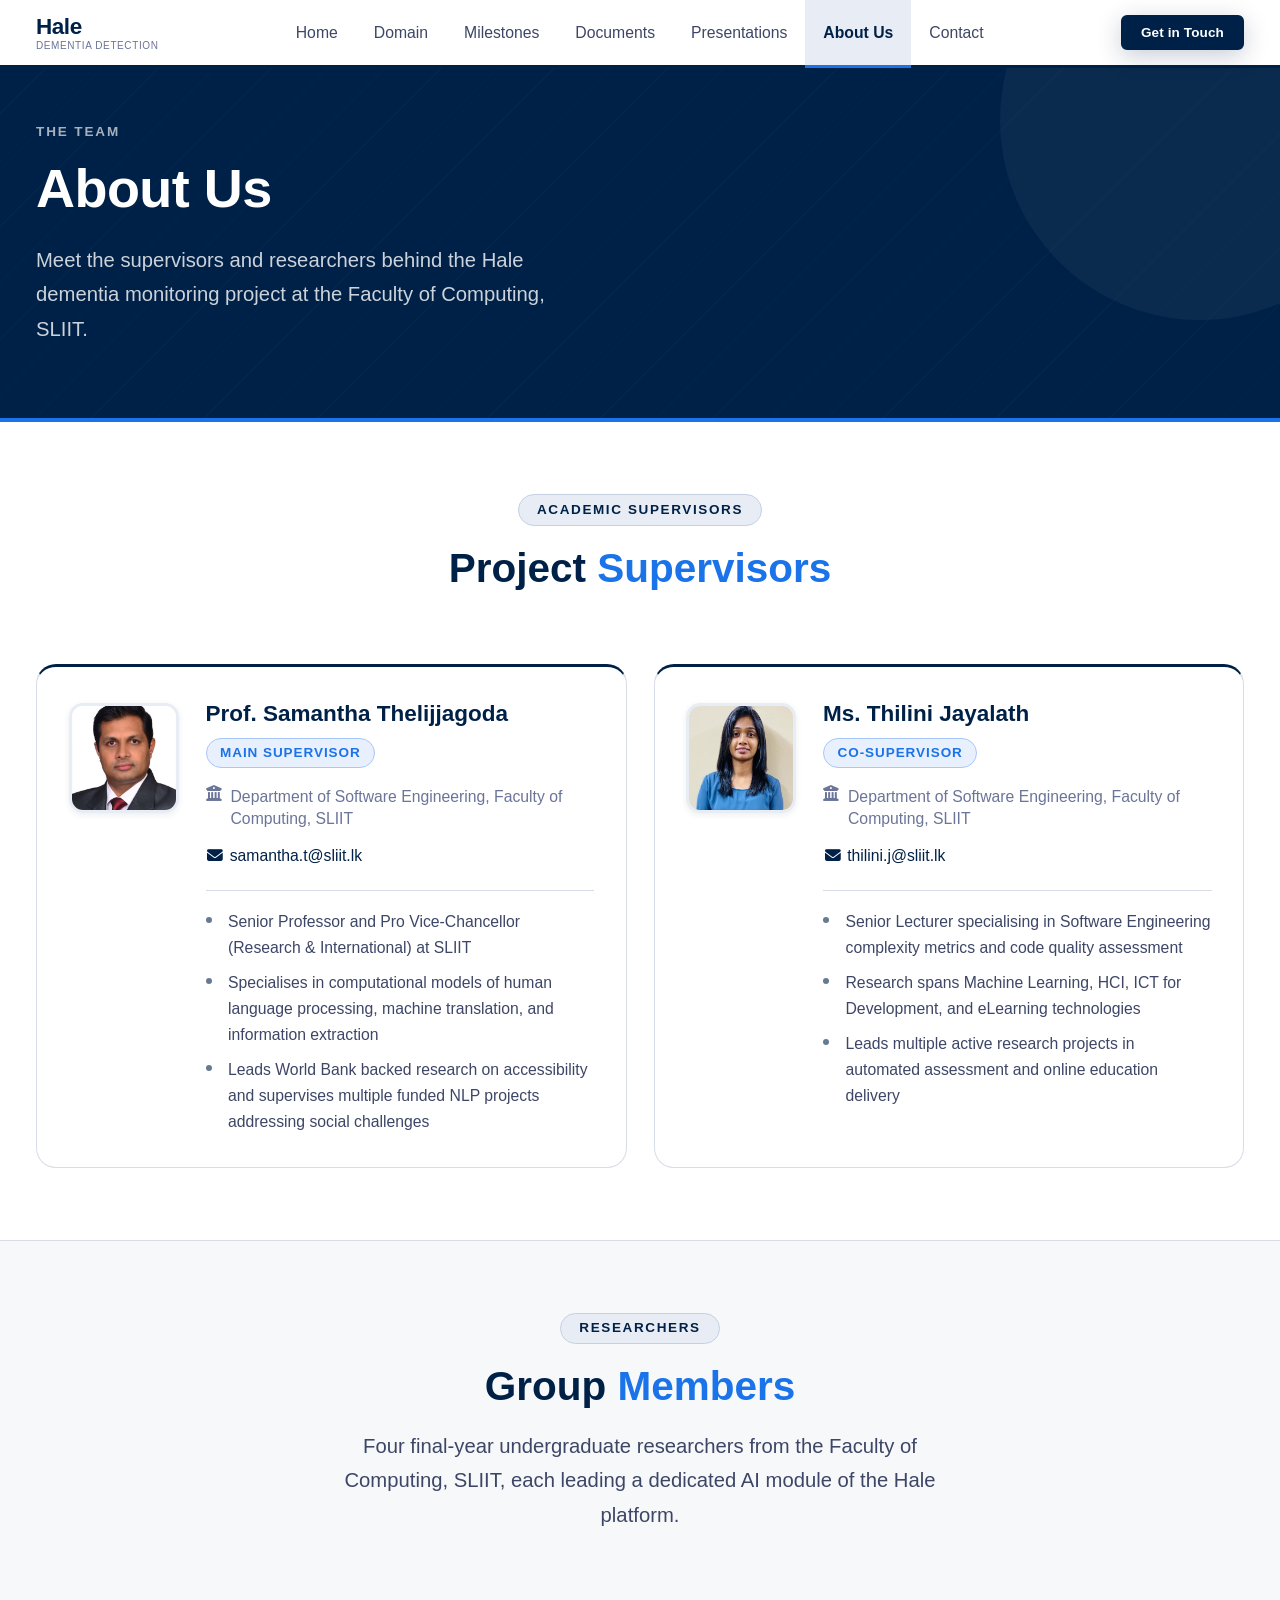
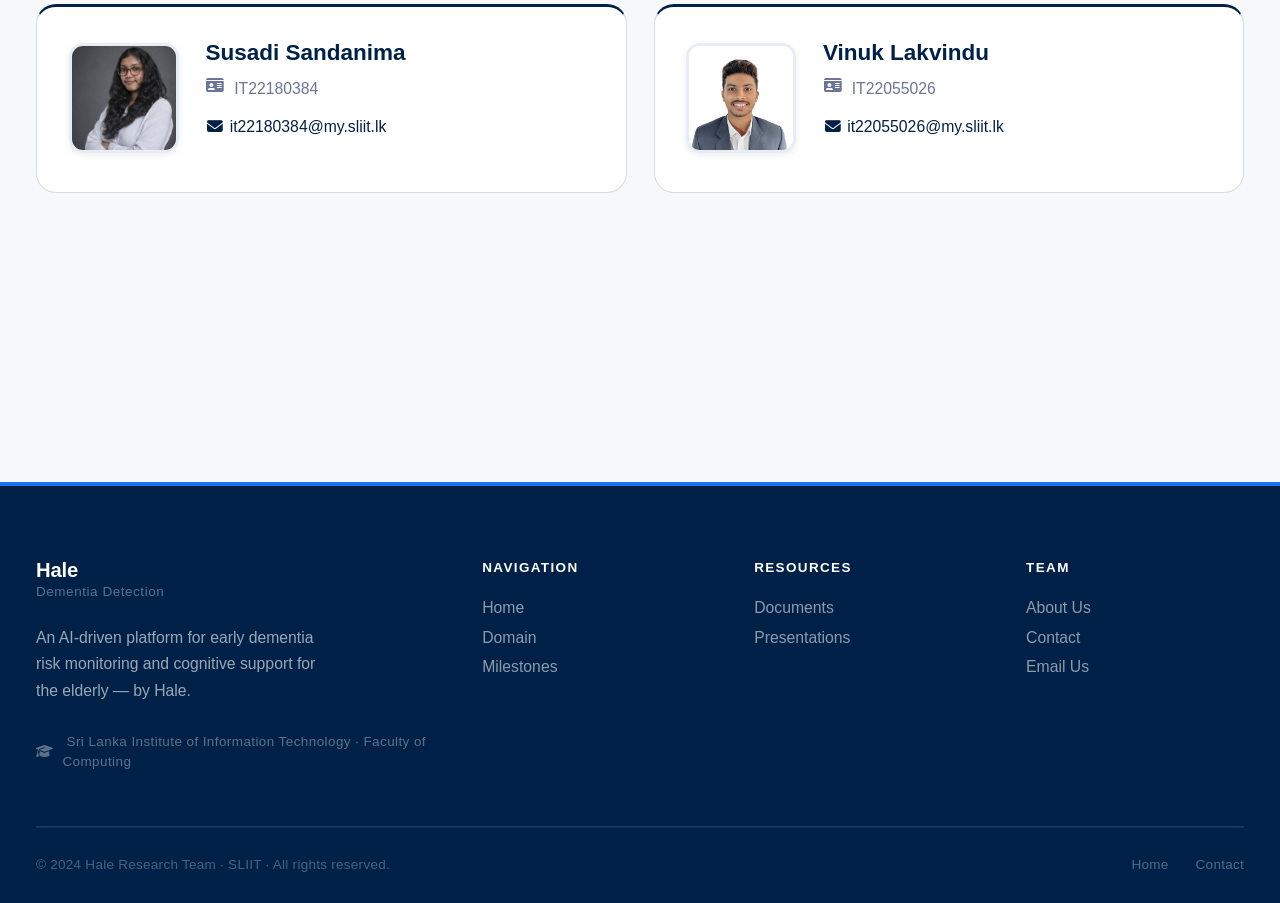
==== commit 4ed12a10: "changes" ====
--- a/html/about.html
+++ b/html/about.html
@@ -3,7 +3,7 @@
 <head>
   <meta charset="UTF-8" />
   <meta name="viewport" content="width=device-width, initial-scale=1.0" />
-  <meta name="description" content="About Us — Meet the Hale research team at SLIIT" />
+  <meta name="description" content="About Us, Meet the Hale research team at SLIIT" />
   <title>About Us | Hale</title>
 
   <link rel="stylesheet" href="../css/main.css" />
@@ -124,7 +124,7 @@
             </div>
             <div class="about-card__body">
               <div class="about-card__name">Susadi Sandanima</div>
-              <div class="about-card__role">Conversational AI Module</div>
+
               <div class="about-card__meta">
                 <i class="fa-solid fa-id-card fa-fw"></i> IT22180384
               </div>
@@ -145,7 +145,7 @@
             </div>
             <div class="about-card__body">
               <div class="about-card__name">Vinuk Lakvindu</div>
-              <div class="about-card__role">Cognitive Game Module</div>
+
               <div class="about-card__meta">
                 <i class="fa-solid fa-id-card fa-fw"></i> IT22055026
               </div>
@@ -166,7 +166,7 @@
             </div>
             <div class="about-card__body">
               <div class="about-card__name">Tharushi Methmini</div>
-              <div class="about-card__role">Smart Reminder Module</div>
+
               <div class="about-card__meta">
                 <i class="fa-solid fa-id-card fa-fw"></i> IT22267504
               </div>
@@ -187,7 +187,7 @@
             </div>
             <div class="about-card__body">
               <div class="about-card__name">Vindi Perera</div>
-              <div class="about-card__role">MMSE Screening Module</div>
+
               <div class="about-card__meta">
                 <i class="fa-solid fa-id-card fa-fw"></i> IT22363916
               </div>
--- a/css/main.css
+++ b/css/main.css
@@ -3,7 +3,7 @@
    Palette: Oxford Blue #002147, clean whites, light greys
    ============================================================ */
 
-@import url('https://fonts.googleapis.com/css2?family=Source+Serif+4:ital,opsz,wght@0,8..60,300;0,8..60,400;0,8..60,600;0,8..60,700;1,8..60,400&family=Source+Sans+3:wght@300;400;500;600;700&display=swap');
+/* Helvetica system font — no external import needed */
 
 /* ── CSS Custom Properties ── */
 :root {
@@ -49,8 +49,8 @@
   --clr-error:          #dc2626;
 
   /* Typography — Oxford uses Serif for headings, Sans for body */
-  --font-serif: 'Source Serif 4', Georgia, 'Times New Roman', serif;
-  --font-sans:  'Source Sans 3', 'Segoe UI', system-ui, -apple-system, sans-serif;
+  --font-serif: 'Helvetica Neue', Helvetica, Arial, sans-serif;
+  --font-sans:  'Helvetica Neue', Helvetica, Arial, sans-serif;
   --font-mono:  'Fira Code', 'Cascadia Code', monospace;
 
   --text-xs:    0.75rem;
@@ -132,7 +132,7 @@
 
 html {
   scroll-behavior: smooth;
-  font-size: 16px;
+  font-size: 18px;
   -webkit-text-size-adjust: 100%;
 }
 
@@ -401,17 +401,12 @@
 .gap-6  { gap: var(--space-6); }
 .gap-8  { gap: var(--space-8); }
 
-/* ── Divider — Oxford thin rule style ── */
+/* ── Divider — hidden, replaced by spacing ── */
 .divider {
-  width: 48px;
-  height: 3px;
-  background: var(--clr-accent);
-  border-radius: 2px;
-  margin-bottom: var(--space-8);
-}
-
-.divider--center { margin-inline: auto; }
-.divider--wide   { width: 80px; }
+  display: none;
+}
+.divider--center { display: none; }
+.divider--wide   { display: none; }
 
 /* ── Scroll Reveal Animations ── */
 .reveal {
--- a/css/components/navbar.css
+++ b/css/components/navbar.css
@@ -72,18 +72,19 @@
 
 .navbar__logo-name {
   font-family: var(--font-serif);
-  font-size: var(--text-lg);
+  font-size: var(--text-xl);
   font-weight: var(--fw-bold);
   color: var(--clr-oxford);
-  letter-spacing: -0.01em;
+  letter-spacing: -0.02em;
 }
 
 .navbar__logo-sub {
   font-family: var(--font-sans);
   font-size: 10px;
   color: var(--clr-text-muted);
-  font-weight: var(--fw-regular);
-  letter-spacing: 0.04em;
+  font-weight: var(--fw-medium);
+  letter-spacing: 0.06em;
+  text-transform: uppercase;
 }
 
 /* ── Nav links ── */
